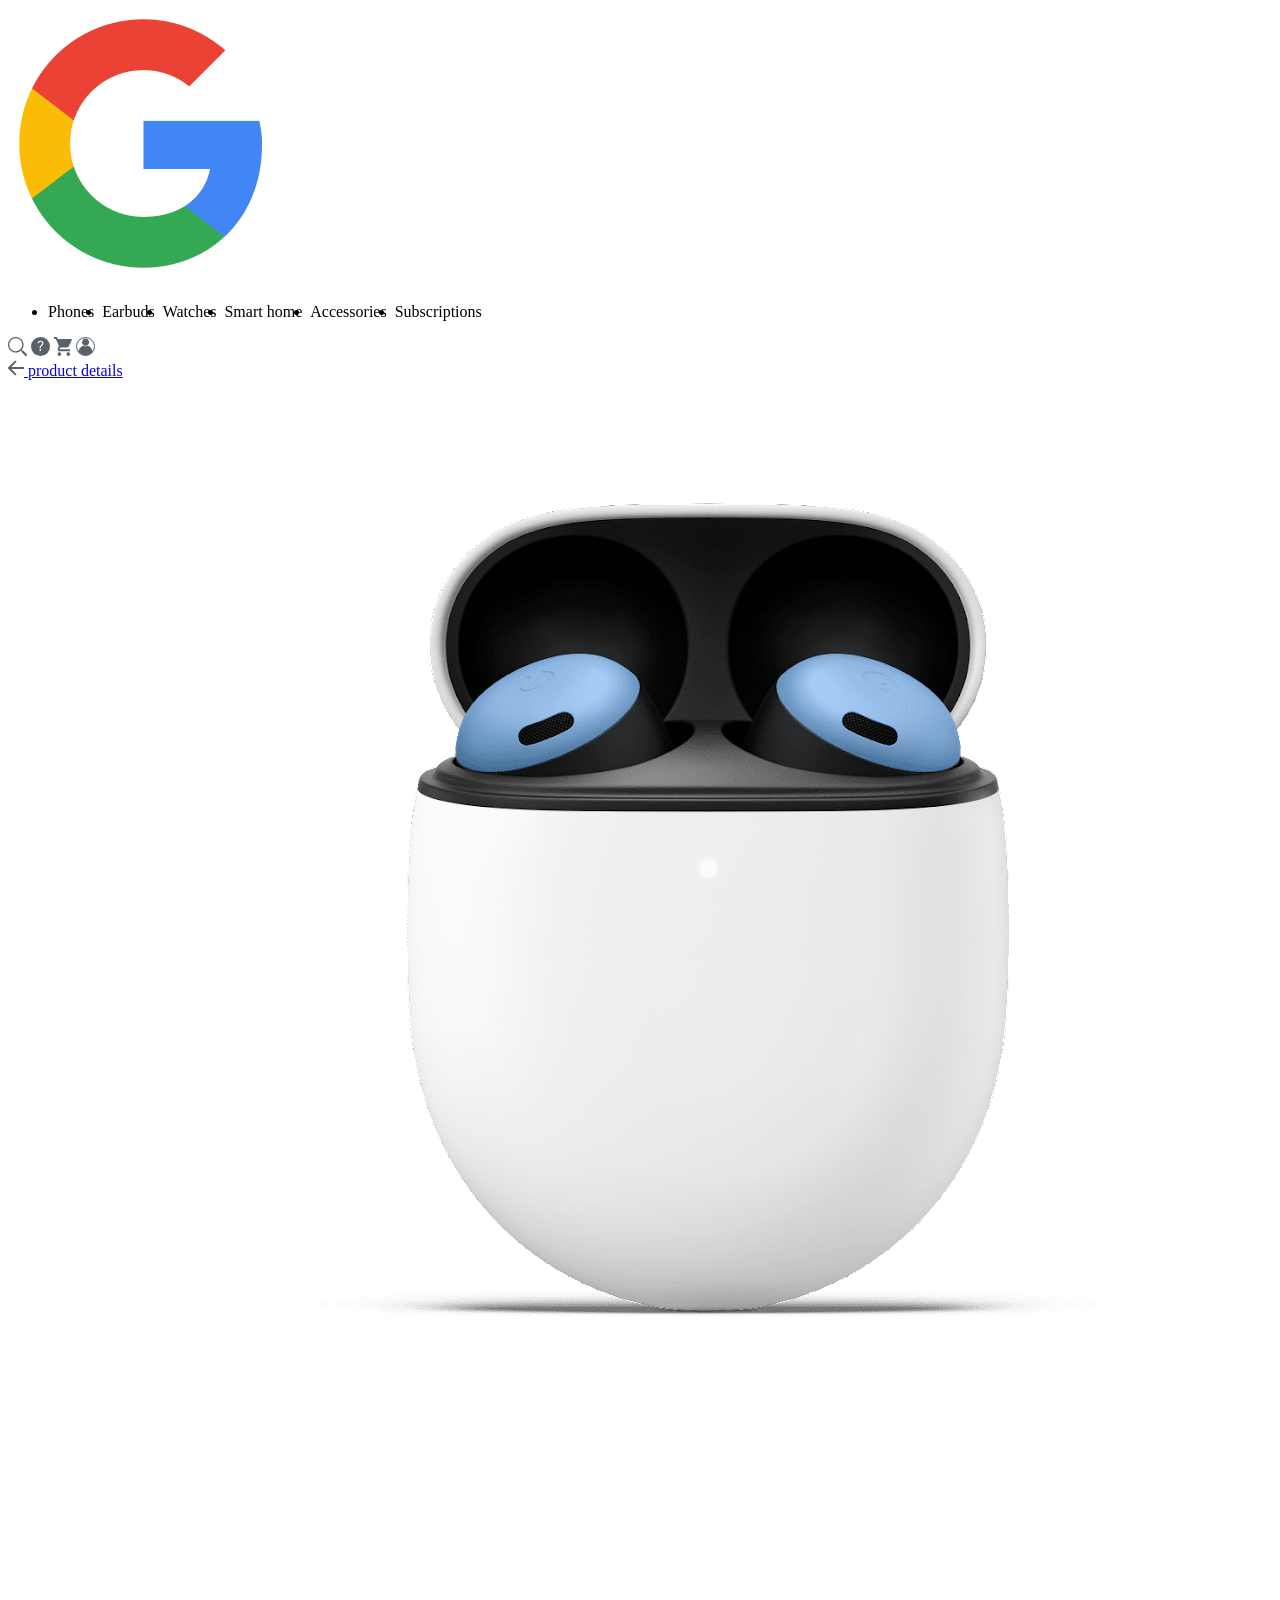
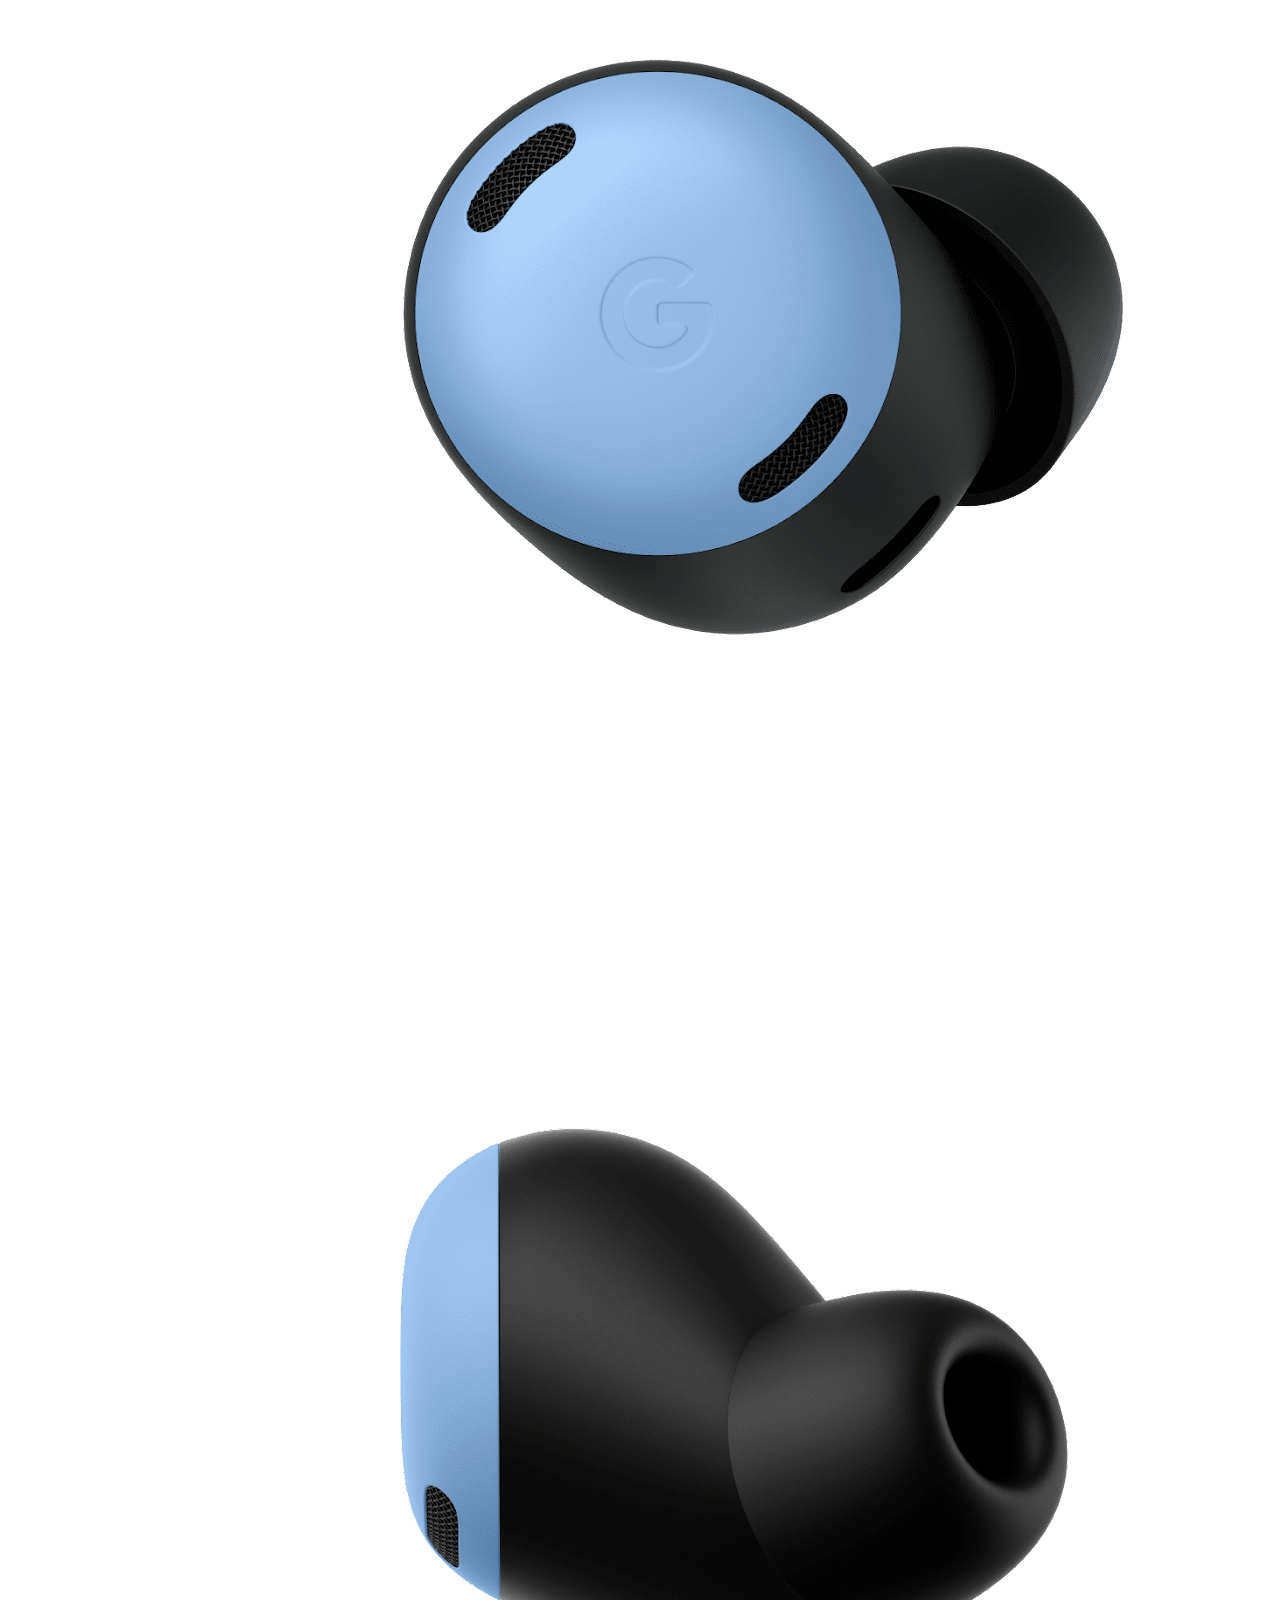
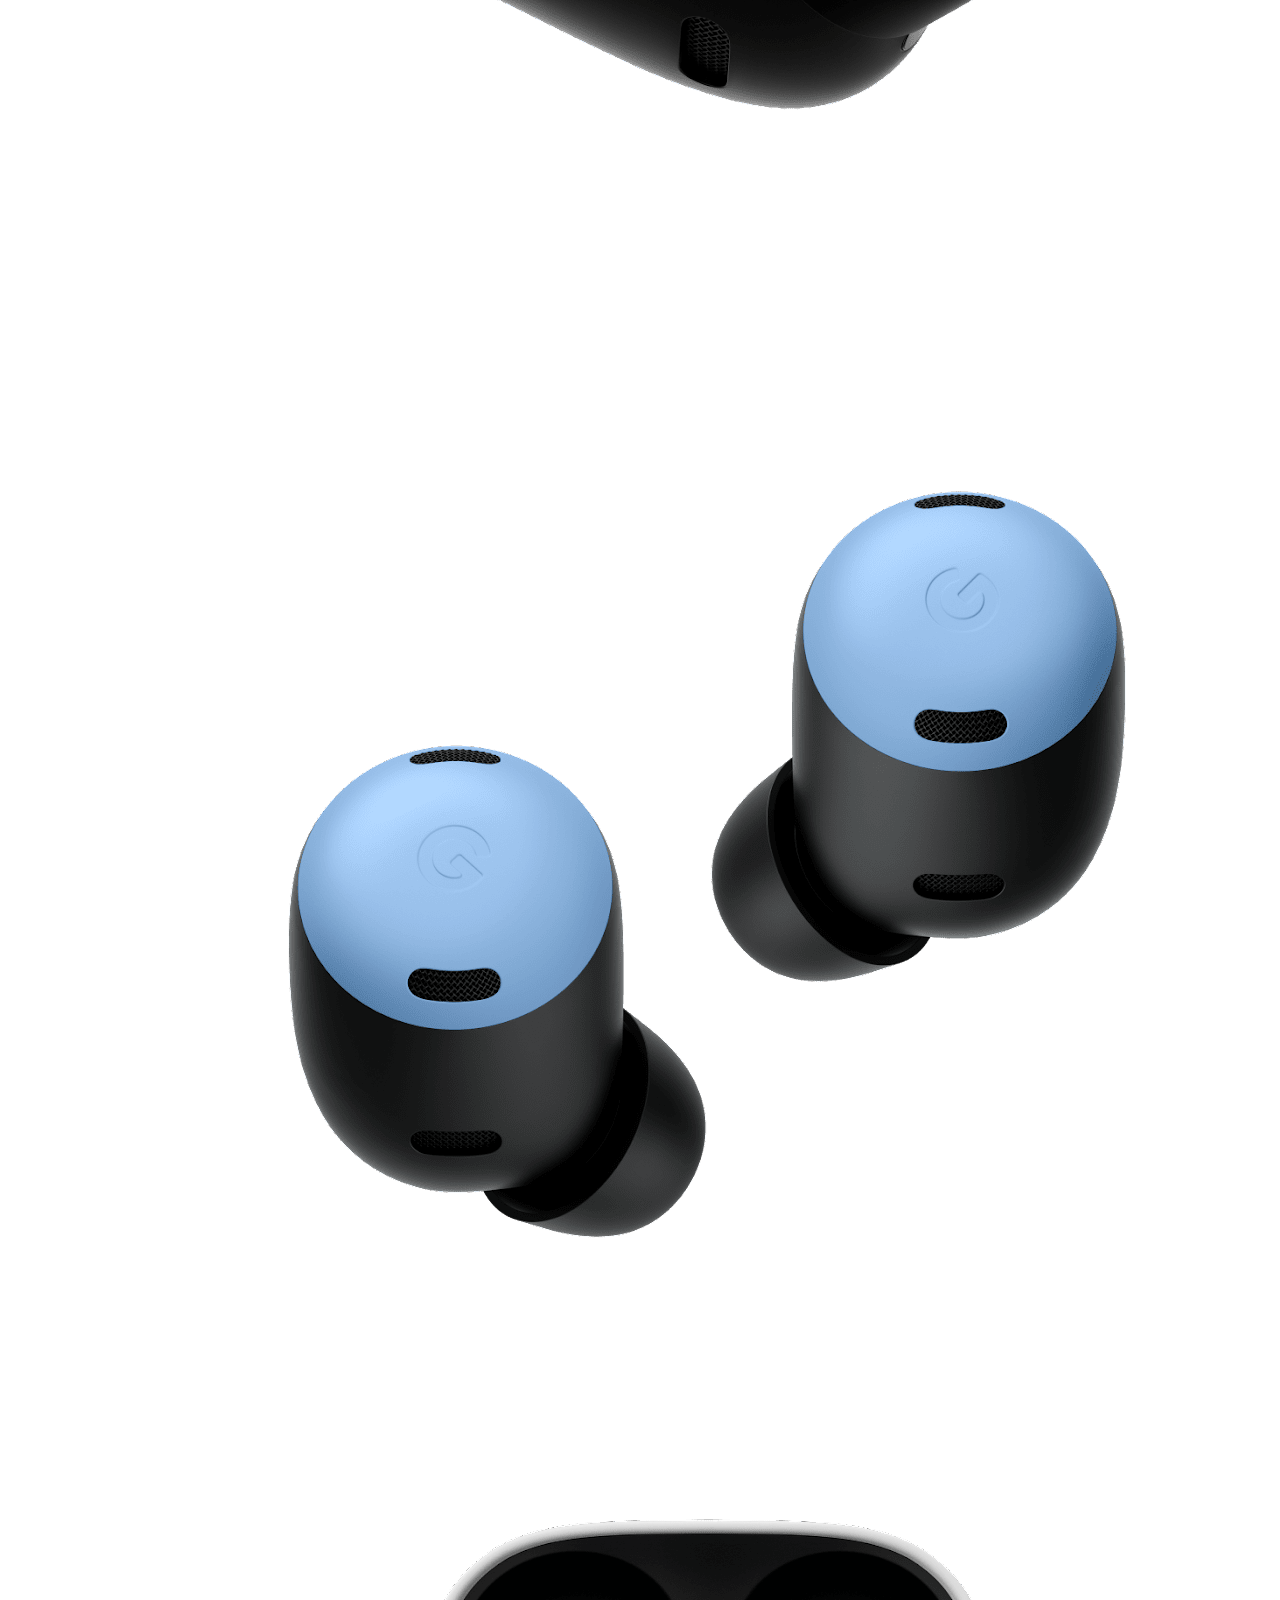
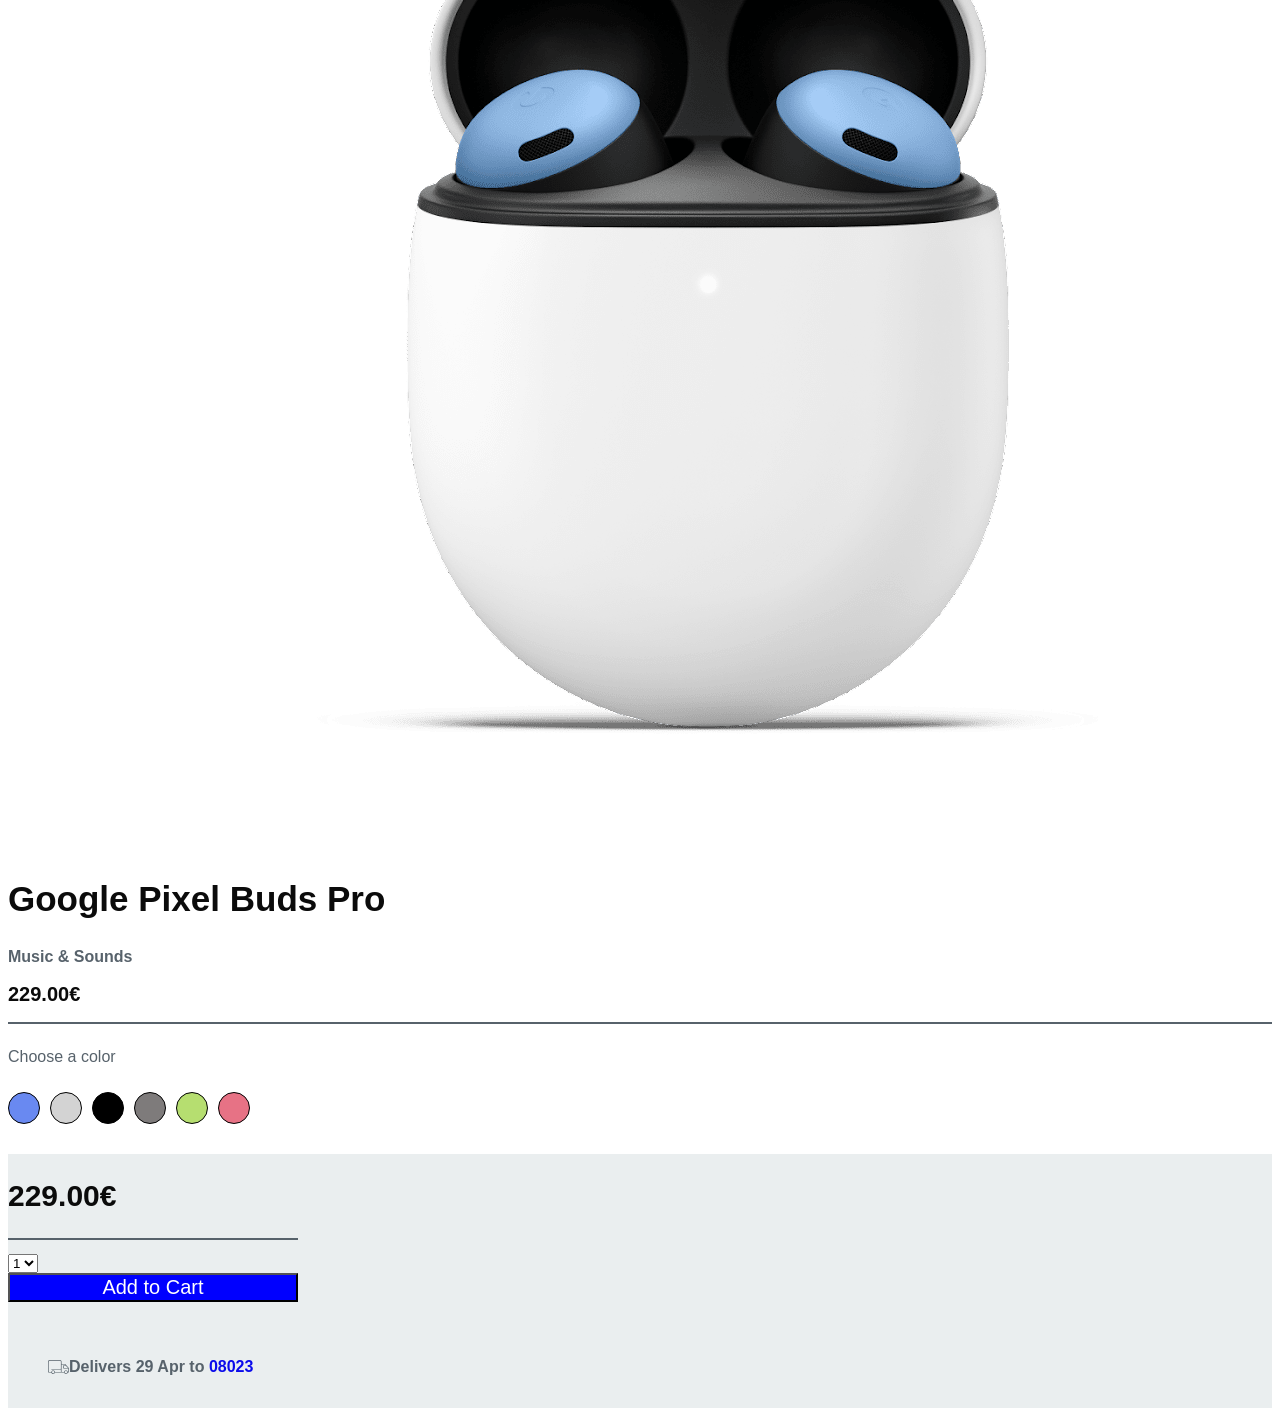
==== index.html @ df20a757 "googlestoremenosdebby" ====
<!DOCTYPE html>
<html lang="en">

<head>
    <meta name="viewport" content="width=device-width, initial-scale=1.0">
    <meta charset="UTF-8">
    <meta name="viewport" content="width=device-width, initial-scale=1.0">
    <title>Google Store</title>
    <link rel="stylesheet" href="./style.css">
</head>

<body>
    <header>
        <nav>

            <img src="./images/google-logo.png" alt="Google Logo">
            <ul class="menu">
                <li>Phones</li>
                <li>Earbuds</li>
                <li>Watches</li>
                <li>Smart home</li>
                <li>Accessories</li>
                <li>Subscriptions</li>
            </ul>
            <img src="./images/icons/Search.svg">
            <img src="./images/icons/Help.svg">
            <img src="./images/icons/Cart.svg">
            <img src="./images/icons/Avatar.svg">
        </nav>
    </header>
    <main>
        <section class="galeria">
            <div class="arrow">
                <a href="./products.html"><img src="./images/icons/Arrow.svg">
                    <span>product details</span>
                </a>
            </div>
            <div class="earbods">
                <img src="./images/earbuds/earbuds_01.png">
                <img src="./images/earbuds/earbuds_02.png">
                <img src="./images/earbuds/earbuds_03.png">
                <img src="./images/earbuds/earbuds_04.png">
            </div>
            <div class="imgcentral">
                <img src="./images/earbuds/earbuds_01.png">
            </div>
        </section>
        <section class="info">
            <div class="info1">
                <h1>Google Pixel Buds Pro</h1>
                <p>Music & Sounds</p>
                <h2>229.00€</h2>
            </div>
            <hr>
            <div class="colorselection">
                <p>Choose a color</p>
            <div class="colors-row">
                <span class="color blue"></span>
                <span class="color gray"></span>
                <span class="color black"></span>
                <span class="color white"></span>
                <span class="color green"></span>
                <span class="color pink"></span>
            </div>
            </div>
             
            <article class="description">
            <section class="options">
            <div class="numbers">
            <h2>229.00€</h2>
            <hr>
                <select>
                <div class="quantity">
                    <option value="1">1</option>
                    <option value="2">2</option>
                    <option value="3">3</option>
                    <option value="4">4</option>
                    <option value="5">5</option>
                    <option value="6">6</option>
                </div>
                </select>
                <button>Add to Cart</button>
            </div>

            
   <ul class="transport">
       <li class="delivery1">
          <img src="./images/icons/Delivery.svg">
          <p>Delivers 29 Apr to <strong>08023</strong></p>
      </li>
   </ul>
    </section>
    </main>
</body>

</html>
---- style.css ----
.info1 h1{
color: #0b0b0b;
font-family: Inter, sans-serif;
font-size: 35px;
font-weight: bold;
 }
 
.info1 p{
    color: #57626b;
    font-family: Inter, sans-serif;
    font-size: 16px;
    font-weight: bold;
} 

.info1 h2{
    color:#0b0b0b;
    font-family: Inter, sans-serif;
    font-size:20px;
    font-weight:bold;
} 
.info hr {
    border: solid 1px #57626b;
}

.quantity{
    display:flex;
    flex-direction: column;
    gap: 30px;
    margin-bottom:30px;
}
element.style{
    display:flex;
    flex-direction: column;
    gap: 30px;
    margin-bottom:20px;
    width: 290px;
    font-size: 20px;
}

.numbers{
    color: #0b0b0b;
    font-family: Inter, sans-serif;
    width: 290px;
    font-size: 20px;
    font-weight: bold;
}
.numbers hr{
    border: solid 1px #57626b;
}
 
.colorselection{
    display:flex;
    flex-direction: column;
    gap: 10px;
    margin-bottom:30px;
}

.colors-row{
    display:flex;
    gap: 10px;
}

.color{
    width: 30px;
    height: 30px;
    border-radius: 50%;
    border: 1px solid black;
}

.blue{
    background: rgb(105, 137, 241);
}

.gray{
    background: lightgray;
}

.black{
    background: black;
}

.white{
    background: rgb(126, 123, 123);
}

.green{
    background: rgb(182, 222, 112);
}

.pink{
    background: rgb(231, 114, 133);
}

/*Estilo especifico para el numero (diferente color)*/
.options{
    display:flex;
    flex-direction: column;
    gap: 20px;
}
 
.delivery1{
    color: #0b0b0b;
    font-family: Inter, sans-serif;
    font-size: 16px;
    font-weight: bold;
    display: flex;
}
#delivery{
    color: #0b0b0b;
    font-family: Inter, sans-serif;
    font-size: 16px;
}
.info hr {
    border: solid 1px #57626b;
}

p{
    color:#57626b;
    font-family: Inter, sans-serif;
    font-size: 16px;
} 
strong{
    color:rgb(11, 11, 235);
    font-family: Inter, sans-serif;
    font-size: 16px;
    font-weight: bold;
}     
button{
    background-color: blue;
    color: white;
    font-family:Inter, sans-serif;
    width: 290px;
    font-size: 20px;

} 

article{
    background-color: #eaeeef;
}

ul{
    display:flex; flex-wrap: wrap;
    align-items: center;
    gap: 8px; 
    margin-top: 20px;
}

.colorselection ul{
    display:flex; flex-wrap: wrap;
}
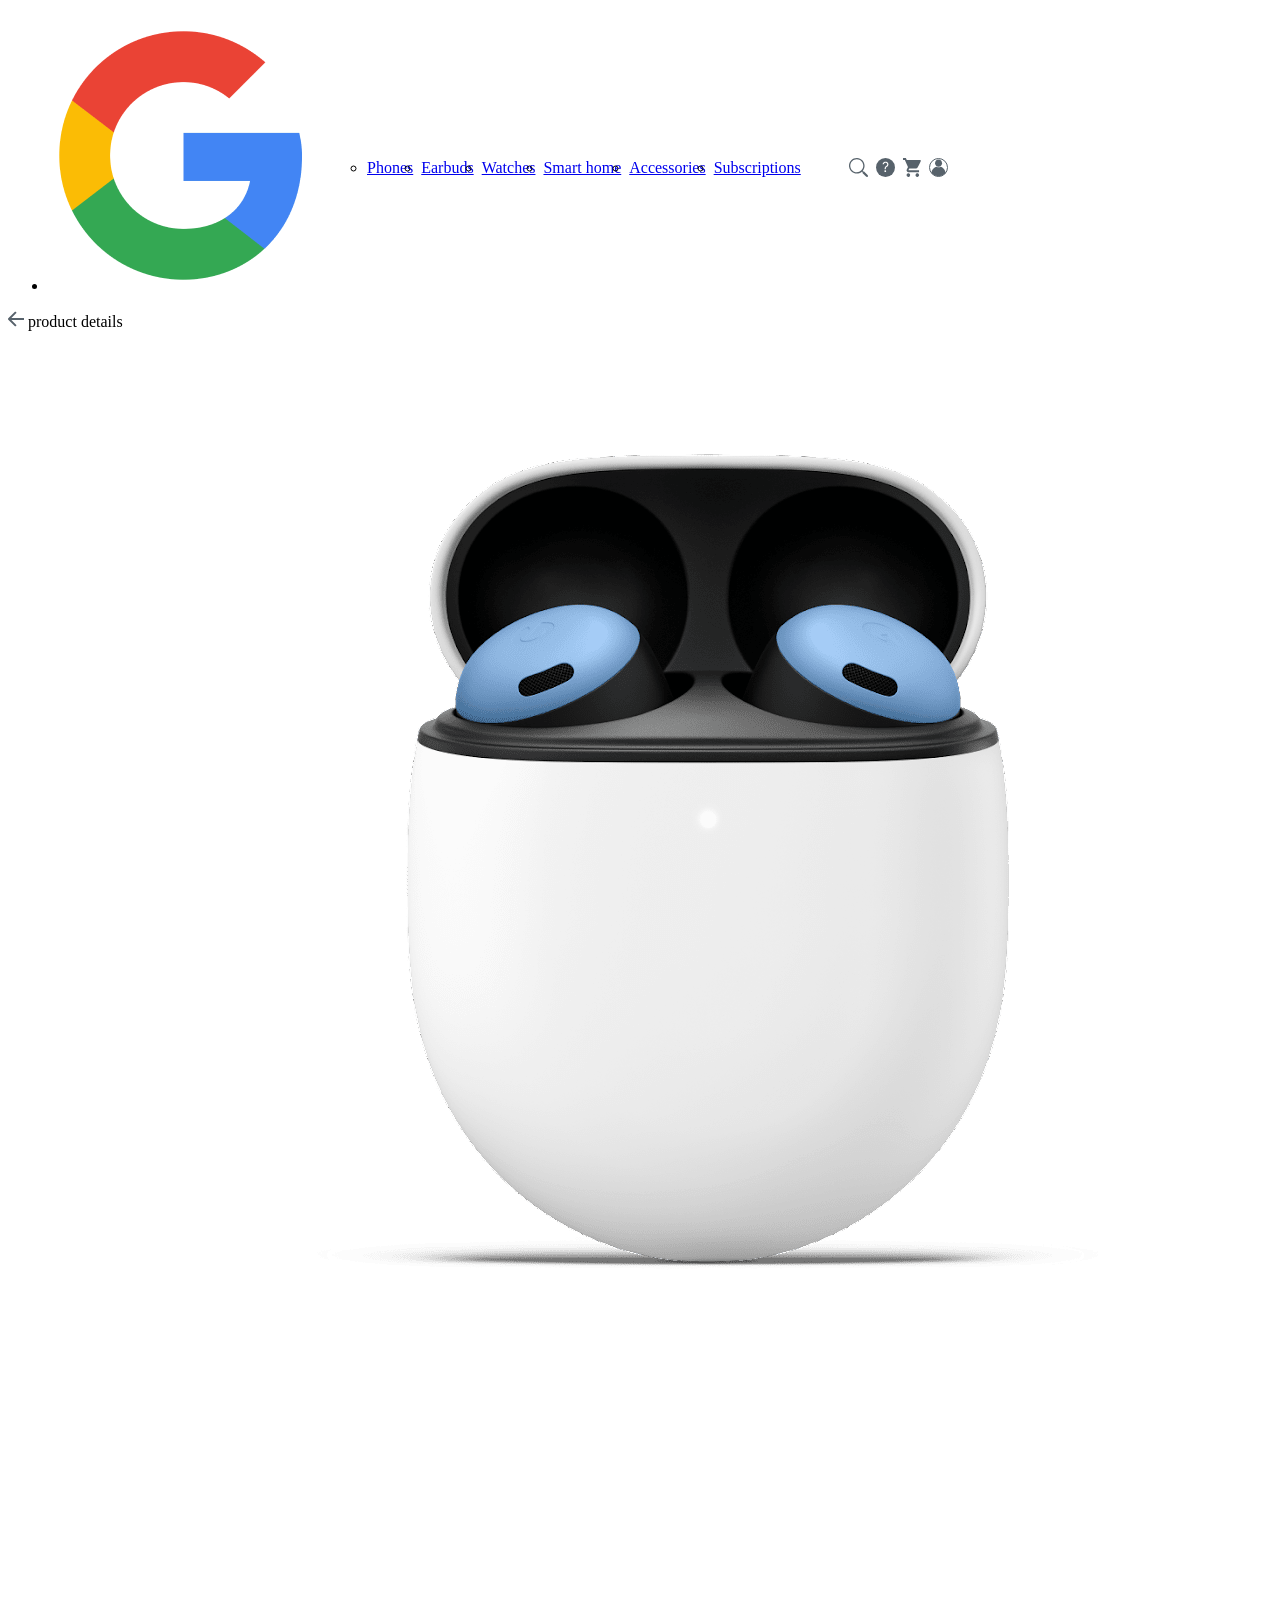
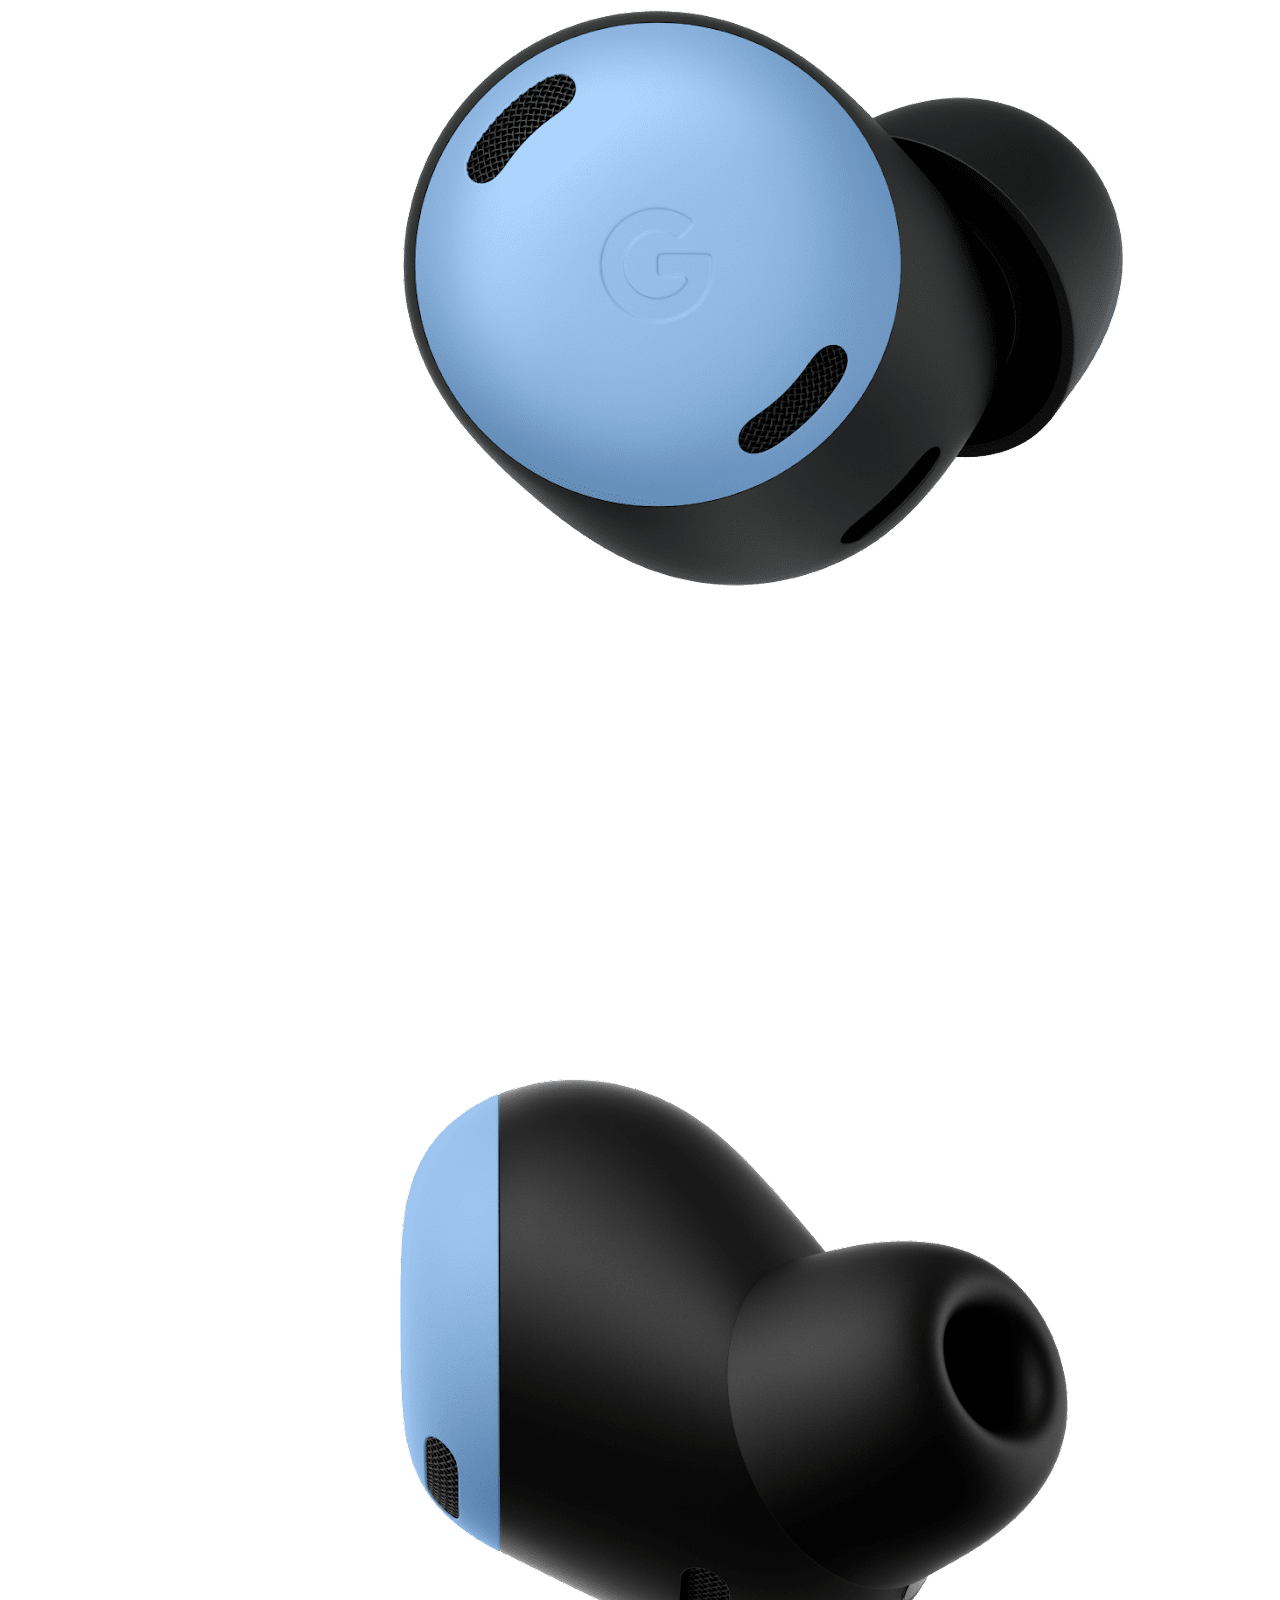
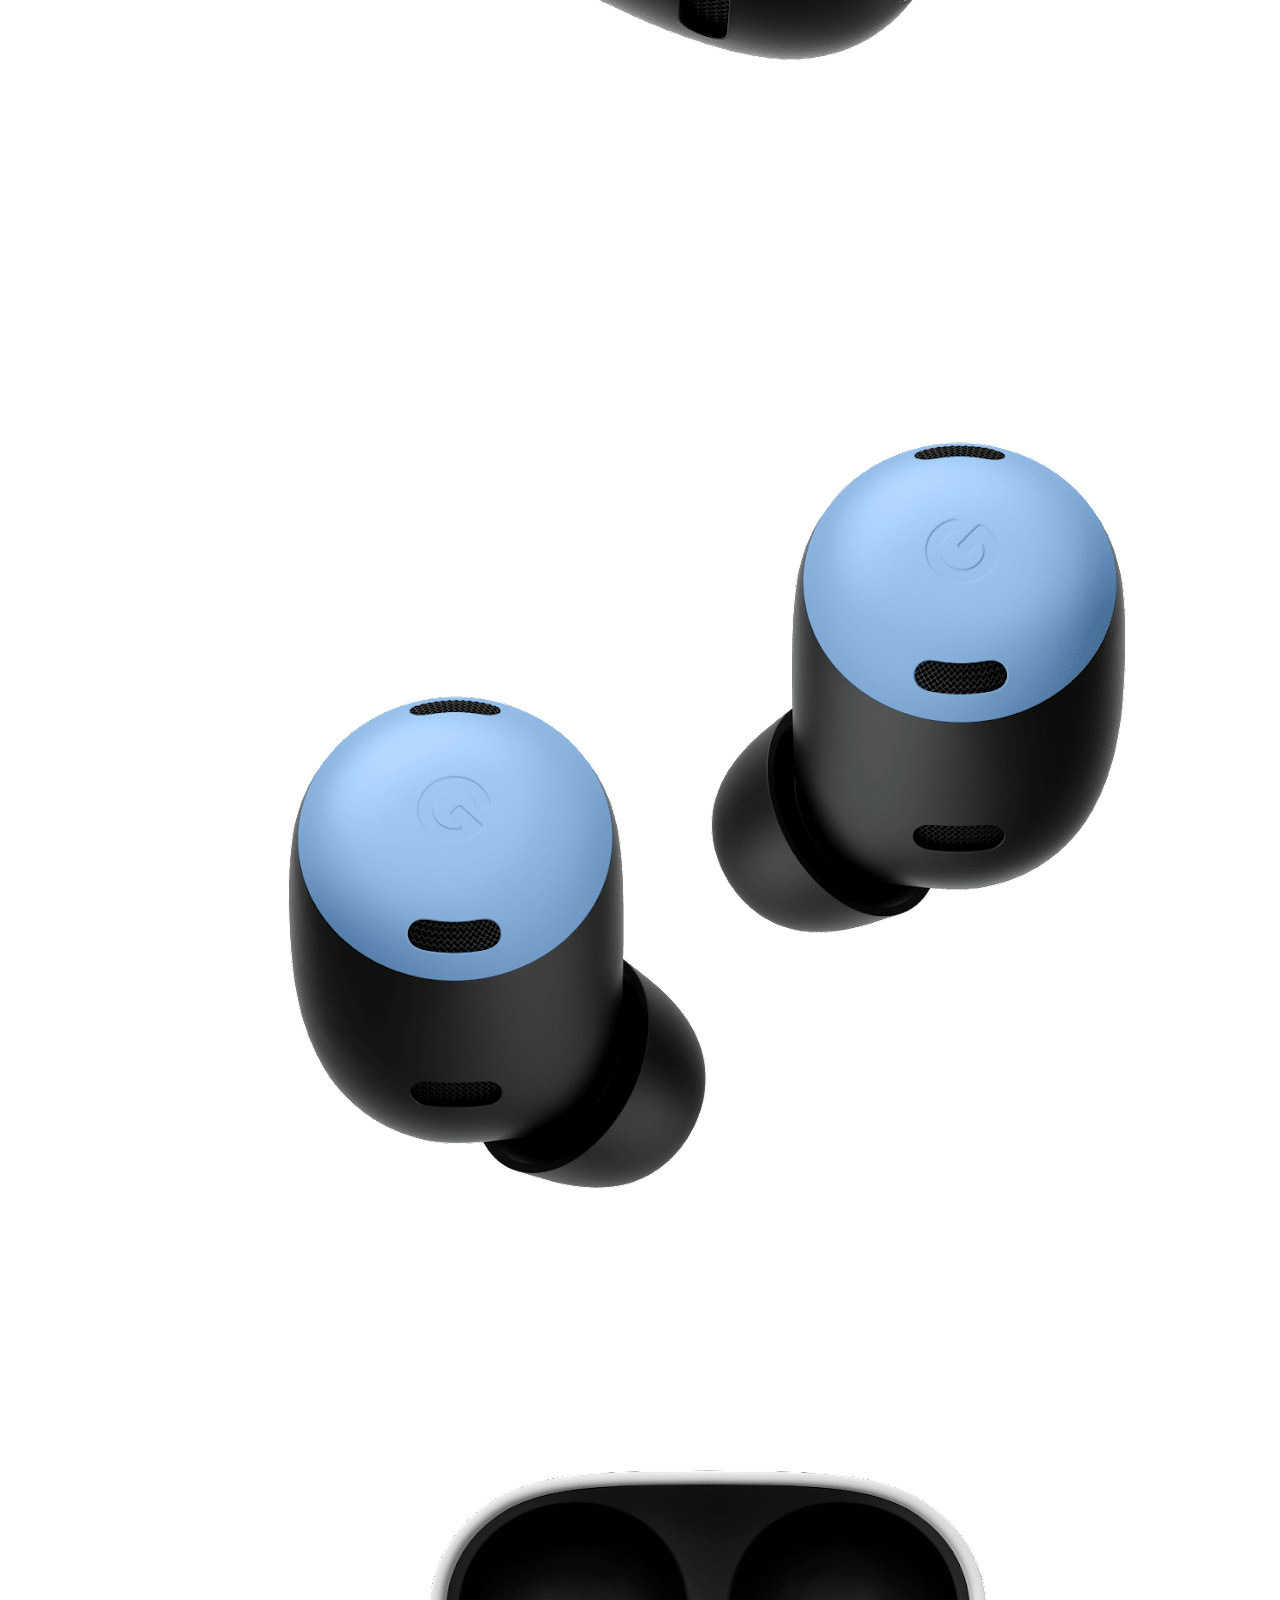
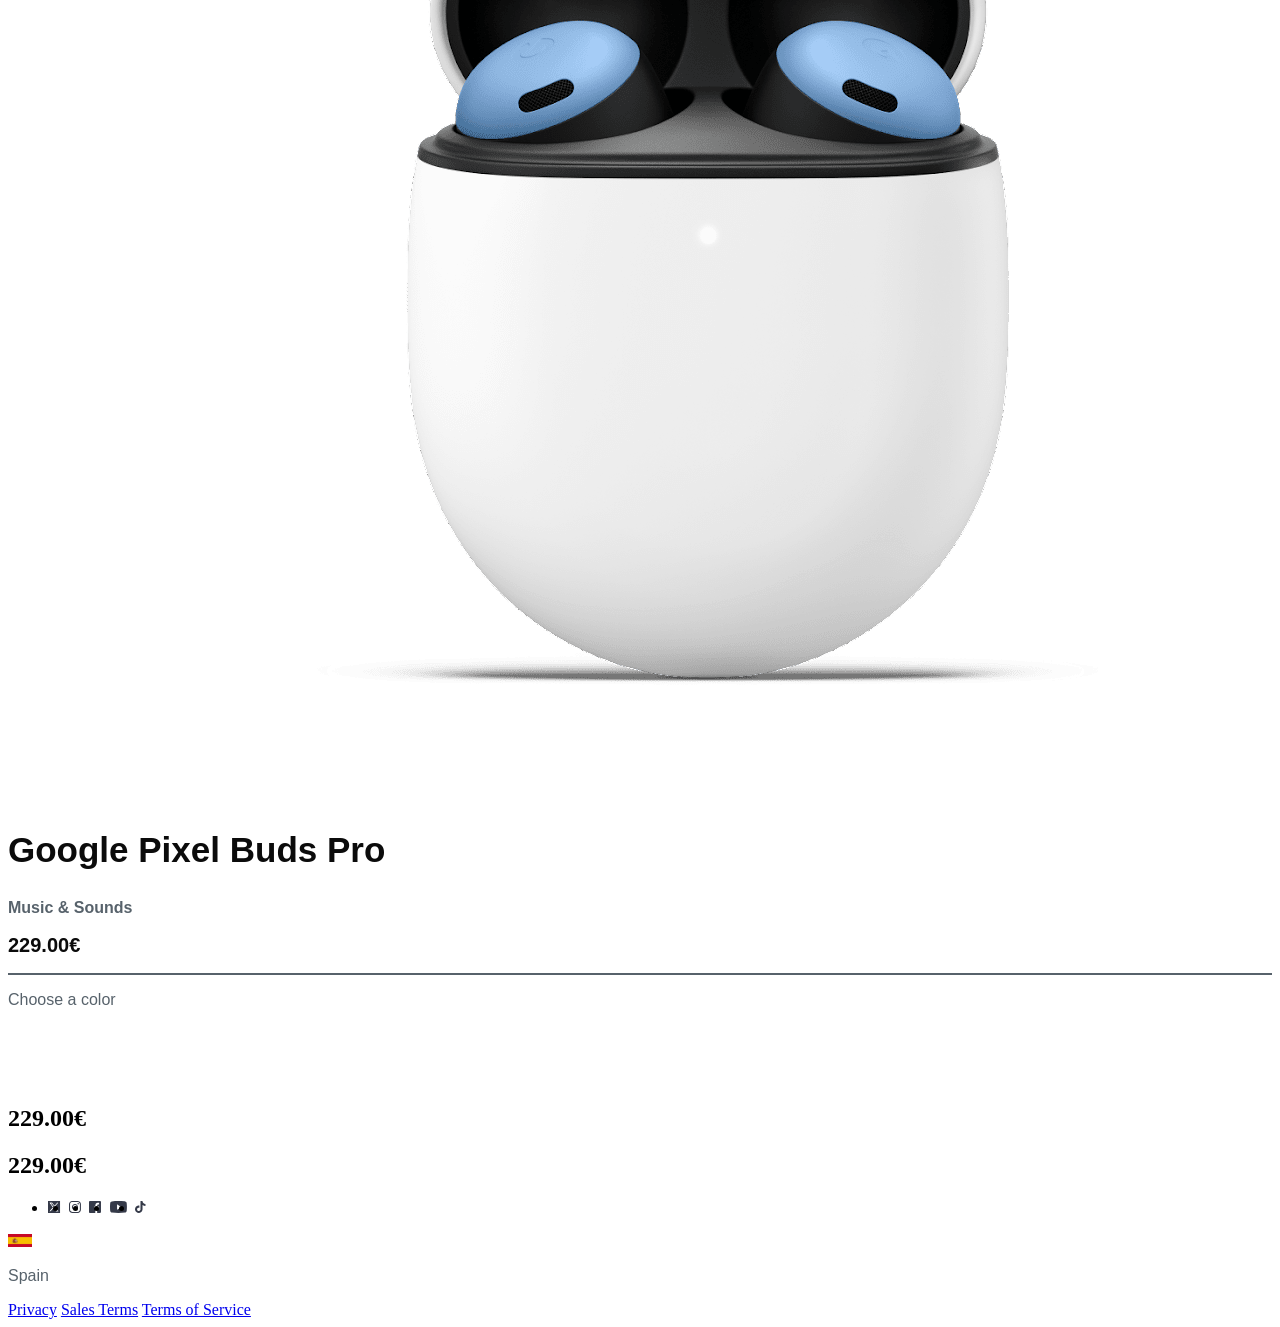
==== commit 45017222: "remove duplicated footer" ====
--- a/index.html
+++ b/index.html
@@ -2,7 +2,6 @@
 <html lang="en">
 
 <head>
-    <meta name="viewport" content="width=device-width, initial-scale=1.0">
     <meta charset="UTF-8">
     <meta name="viewport" content="width=device-width, initial-scale=1.0">
     <title>Google Store</title>
@@ -10,39 +9,58 @@
 </head>
 
 <body>
-    <header>
-        <nav>
-
-            <img src="./images/google-logo.png" alt="Google Logo">
-            <ul class="menu">
-                <li>Phones</li>
-                <li>Earbuds</li>
-                <li>Watches</li>
-                <li>Smart home</li>
-                <li>Accessories</li>
-                <li>Subscriptions</li>
-            </ul>
-            <img src="./images/icons/Search.svg">
-            <img src="./images/icons/Help.svg">
-            <img src="./images/icons/Cart.svg">
-            <img src="./images/icons/Avatar.svg">
-        </nav>
-    </header>
+    <div class="headercontainer">
+        <header class="header">
+            <nav class="nav">
+                <div class="navcontainer">
+                    <ul class="navlist">
+                        <li class="navitemGoogle">
+                            <a href="./index.html"> <!-- Google Store-->
+                                <img src="./images/google-logo.png" alt="Google Store Logo">
+                            </a>
+                            <!-- <span>
+                                <img src="./images/google-logo.png" alt="Google Store Logo">
+                            </span> -->
+                        </li>
+                        <div class="navcontainermenu1">
+                            <ul class="navlistmenu1">
+                                <li><a href="./products.html">Phones</a></li>
+                                <li><a href="./products.html">Earbuds</a></li>
+                                <li><a href="./products.html">Watches</a></li>
+                                <li><a href="./products.html">Smart home</a></li>
+                                <li><a href="./products.html">Accessories</a></li>
+                                <li><a href="./products.html">Subscriptions</a></li>
+                            </ul>
+                        </div>
+                        <div class="navcontainermenu2">
+                            <ul class="navlistmenu2">
+                                <img src="./images/icons/Search.svg" alt="Search icon">
+                                <img src="./images/icons/Help.svg" alt="Help icon">
+                                <img src="./images/icons/Cart.svg" alt="Cart icon">
+                                <img src="./images/icons/Avatar.svg" alt="Avatar icon">
+                            </ul>
+                        </div>
+                    </ul>
+                </div>
+            </nav>
+        </header>
+    </div>
     <main>
         <section class="galeria">
             <div class="arrow">
-                <a href="./products.html"><img src="./images/icons/Arrow.svg">
-                    <span>product details</span>
-                </a>
+                <a href="./products.html"><img src="./images/icons/Arrow.svg" alt="descrition"></a>
+                <span>product details</span>
             </div>
-            <div class="earbods">
-                <img src="./images/earbuds/earbuds_01.png">
-                <img src="./images/earbuds/earbuds_02.png">
-                <img src="./images/earbuds/earbuds_03.png">
-                <img src="./images/earbuds/earbuds_04.png">
-            </div>
-            <div class="imgcentral">
-                <img src="./images/earbuds/earbuds_01.png">
+            <div class="vista-producto">
+                <div class="earbuds">
+                    <img src="./images/earbuds/earbuds_01.png" class="casco" alt="casco">
+                    <img src="./images/earbuds/earbuds_02.png" class="casco" alt="casco">
+                    <img src="./images/earbuds/earbuds_03.png" class="casco" alt="casco">
+                    <img src="./images/earbuds/earbuds_04.png" class="casco" alt="casco">
+                </div>
+                <div class="imgcentral">
+                    <img id="mainDisplay" src="./images/earbuds/earbuds_01.png" class="con-borde">
+                </div>
             </div>
         </section>
         <section class="info">
@@ -52,45 +70,62 @@
                 <h2>229.00€</h2>
             </div>
             <hr>
+            <p>Choose a color</p>
             <div class="colorselection">
-                <p>Choose a color</p>
-            <div class="colors-row">
-                <span class="color blue"></span>
-                <span class="color gray"></span>
-                <span class="color black"></span>
-                <span class="color white"></span>
-                <span class="color green"></span>
-                <span class="color pink"></span>
+                <span class="color1"></span>
+                <span class="color2"></span>
+                <span class="color3"></span>
+                <span class="color4"></span>
+                <span class="color5"></span>
+                <span class="color6"></span>
             </div>
-            </div>
-             
-            <article class="description">
-            <section class="options">
-            <div class="numbers">
+            </section>
+            <section>
+                <h2>229.00€</h2>
+            </section>
+        </main>  
+    </div>
+        </section>
+        <section>
             <h2>229.00€</h2>
-            <hr>
-                <select>
-                <div class="quantity">
-                    <option value="1">1</option>
-                    <option value="2">2</option>
-                    <option value="3">3</option>
-                    <option value="4">4</option>
-                    <option value="5">5</option>
-                    <option value="6">6</option>
-                </div>
-                </select>
-                <button>Add to Cart</button>
+        </section>
+    </main>
+
+    <footer>
+        <div class="container">
+
+            <ul class="iconssm">
+                <li>
+                    <a href="#"><img src="./images/icons/SM-x.svg" alt="X"></a>
+                </li>
+                <li>
+                    <a href="#"><img src="./images/icons/SM-instagram.svg" alt="instagram"></a>
+                </li>
+                <li>
+                    <a href="#"><img src="./images/icons/SM-facebook.svg" alt="facebook"></a>
+                </li>
+                <li>
+                    <a href="#"><img src="./images/icons/SM-youtube.svg" alt="youtube"></a>
+                </li>
+                <li>
+                    <a href="#"><img src="./images/icons/SM-tiktok.svg" alt="tiktok"></a>
+                </li>
+            </ul>
+
+            <div class="bandera">
+                <img src="./images/icons/Spain.svg" alt="Spain">
+                <p>Spain</p>
             </div>
 
-            
-   <ul class="transport">
-       <li class="delivery1">
-          <img src="./images/icons/Delivery.svg">
-          <p>Delivers 29 Apr to <strong>08023</strong></p>
-      </li>
-   </ul>
-    </section>
-    </main>
+            <div class="terminos">
+                <a href="#">Privacy</a>
+                <a href="#">Sales Terms</a>
+                <a href="#">Terms of Service</a>
+            </div>
+        </div>
+    </footer>
+
+
 </body>
 
-</html>
+</html>
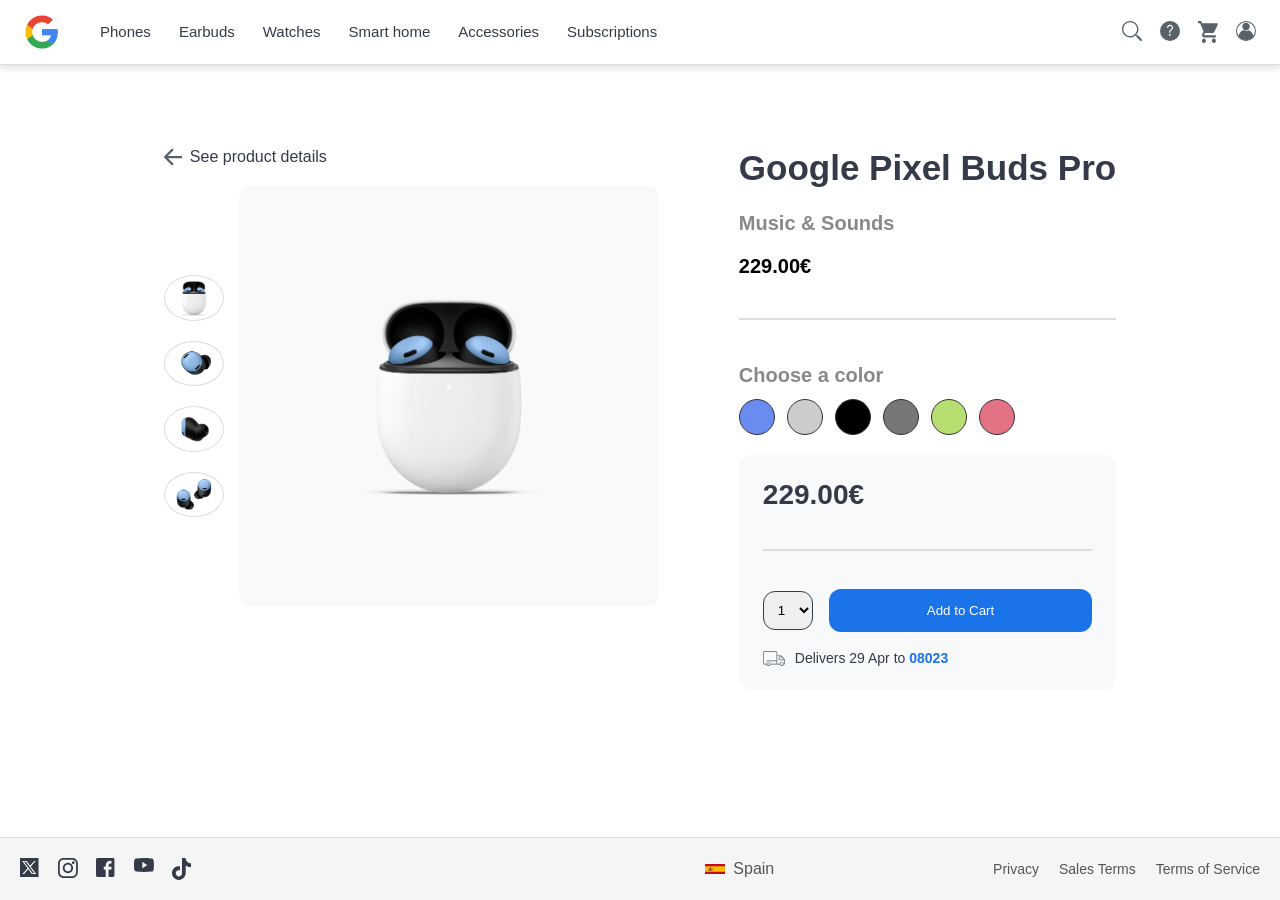
==== commit 111ef146: "modificado index.html y style.css" ====
--- a/index.html
+++ b/index.html
@@ -2,6 +2,7 @@
 <html lang="en">
 
 <head>
+    <meta name="viewport" content="width=device-width, initial-scale=1.0">
     <meta charset="UTF-8">
     <meta name="viewport" content="width=device-width, initial-scale=1.0">
     <title>Google Store</title>
@@ -9,123 +10,168 @@
 </head>
 
 <body>
-    <div class="headercontainer">
-        <header class="header">
-            <nav class="nav">
-                <div class="navcontainer">
-                    <ul class="navlist">
-                        <li class="navitemGoogle">
-                            <a href="./index.html"> <!-- Google Store-->
-                                <img src="./images/google-logo.png" alt="Google Store Logo">
-                            </a>
-                            <!-- <span>
-                                <img src="./images/google-logo.png" alt="Google Store Logo">
-                            </span> -->
-                        </li>
-                        <div class="navcontainermenu1">
-                            <ul class="navlistmenu1">
-                                <li><a href="./products.html">Phones</a></li>
-                                <li><a href="./products.html">Earbuds</a></li>
-                                <li><a href="./products.html">Watches</a></li>
-                                <li><a href="./products.html">Smart home</a></li>
-                                <li><a href="./products.html">Accessories</a></li>
-                                <li><a href="./products.html">Subscriptions</a></li>
-                            </ul>
-                        </div>
-                        <div class="navcontainermenu2">
-                            <ul class="navlistmenu2">
-                                <img src="./images/icons/Search.svg" alt="Search icon">
-                                <img src="./images/icons/Help.svg" alt="Help icon">
-                                <img src="./images/icons/Cart.svg" alt="Cart icon">
-                                <img src="./images/icons/Avatar.svg" alt="Avatar icon">
-                            </ul>
-                        </div>
-                    </ul>
-                </div>
-            </nav>
-        </header>
-    </div>
-    <main>
-        <section class="galeria">
-            <div class="arrow">
-                <a href="./products.html"><img src="./images/icons/Arrow.svg" alt="descrition"></a>
-                <span>product details</span>
-            </div>
-            <div class="vista-producto">
-                <div class="earbuds">
-                    <img src="./images/earbuds/earbuds_01.png" class="casco" alt="casco">
-                    <img src="./images/earbuds/earbuds_02.png" class="casco" alt="casco">
-                    <img src="./images/earbuds/earbuds_03.png" class="casco" alt="casco">
-                    <img src="./images/earbuds/earbuds_04.png" class="casco" alt="casco">
-                </div>
-                <div class="imgcentral">
-                    <img id="mainDisplay" src="./images/earbuds/earbuds_01.png" class="con-borde">
-                </div>
-            </div>
-        </section>
-        <section class="info">
-            <div class="info1">
-                <h1>Google Pixel Buds Pro</h1>
-                <p>Music & Sounds</p>
-                <h2>229.00€</h2>
-            </div>
-            <hr>
-            <p>Choose a color</p>
-            <div class="colorselection">
-                <span class="color1"></span>
-                <span class="color2"></span>
-                <span class="color3"></span>
-                <span class="color4"></span>
-                <span class="color5"></span>
-                <span class="color6"></span>
-            </div>
-            </section>
-            <section>
-                <h2>229.00€</h2>
-            </section>
-        </main>  
-    </div>
-        </section>
-        <section>
-            <h2>229.00€</h2>
-        </section>
-    </main>
 
-    <footer>
-        <div class="container">
+</body>
+<header>
+    <nav>
 
-            <ul class="iconssm">
-                <li>
-                    <a href="#"><img src="./images/icons/SM-x.svg" alt="X"></a>
-                </li>
-                <li>
-                    <a href="#"><img src="./images/icons/SM-instagram.svg" alt="instagram"></a>
-                </li>
-                <li>
-                    <a href="#"><img src="./images/icons/SM-facebook.svg" alt="facebook"></a>
-                </li>
-                <li>
-                    <a href="#"><img src="./images/icons/SM-youtube.svg" alt="youtube"></a>
-                </li>
-                <li>
-                    <a href="#"><img src="./images/icons/SM-tiktok.svg" alt="tiktok"></a>
-                </li>
-            </ul>
+        <img src="./images/google-logo.png" alt="Google Store Logo">
 
-            <div class="bandera">
-                <img src="./images/icons/Spain.svg" alt="Spain">
-                <p>Spain</p>
+        <ul class="menu">
+            <li>
+                <a href="./products.html" class="active">Phones</a>
+            </li>
+            <li>
+                <a href="./products.html" class="active">Earbuds</a>
+            </li>
+            <li>
+                <a href="./products.html" class="active">Watches</a>
+            </li>
+            <li>
+                <a href="./products.html" class="active">Smart home</a>
+            </li>
+            <li>
+                <a href="./products.html" class="active">Accessories</a>
+            </li>
+            <li>
+                <a href="./products.html" class="active">Subscriptions</a>
+            </li>
+        </ul>
+
+
+        <ul class="icons">
+            <li>
+                <img src="./images/icons/Search.svg" alt="Search">
+            </li>
+            <li>
+                <img src="./images/icons/Help.svg" alt="Help">
+            </li>
+            <li>
+                <img src="./images/icons/Cart.svg" alt="Cart">
+            </li>
+            <li>
+                <img src="./images/icons/Avatar.svg" alt="Avatar">
+
+            </li>
+        </ul>
+    </nav>
+</header>
+
+
+<main>
+    <section class="gallery">
+
+        <div class="arrow">
+            <a href="#" class="back-link">
+                <img src="./images/icons/Arrow.svg" alt="Back">
+            </a>
+            <p>See product details</p>
+        </div>
+
+        <div class="product-gallery">
+
+            <div class="thumbnails">
+                <img src="./images/earbuds/earbuds_01.png" alt="earbuds">
+                <img src="./images/earbuds/earbuds_02.png" alt="earbuds">
+                <img src="./images/earbuds/earbuds_03.png" alt="earbuds">
+                <img src="./images/earbuds/earbuds_04.png" alt="earbuds">
             </div>
 
-            <div class="terminos">
-                <a href="#">Privacy</a>
-                <a href="#">Sales Terms</a>
-                <a href="#">Terms of Service</a>
+            <div class="main-image">
+                <img src="./images/earbuds/earbuds_01.png" class="con-borde">
             </div>
+
         </div>
-    </footer>
+    </section>
 
 
-</body>
+    <section class="product-info">
+
+        <h1>Google Pixel Buds Pro</h1>
+        <h2>Music & Sounds</h2>
+        <p class="price">229.00€</p>
+
+
+        <hr>
+
+        <div class="colors">
+
+            <h2>Choose a color</h2>
+
+            <div class="color-list">
+                <span class="color blue"></span>
+                <span class="color gray"></span>
+                <span class="color black"></span>
+                <span class="color white"></span>
+                <span class="color green"></span>
+                <span class="color pink"></span>
+            </div>
+
+        </div>
+
+
+        <div class="purchase">
+
+            <p class="price-big">229.00€</p>
+
+            <hr>
+
+            <div class="purchase-controls">
+
+                <select class="quantity">
+                    <option>1</option>
+                    <option>2</option>
+                    <option>3</option>
+                    <option>4</option>
+                </select>
+
+                <button>Add to Cart</button>
+            </div>
+
+
+            <div class="delivery">
+                <img src="./images/icons/Delivery.svg">
+                <p>Delivers 29 Apr to <strong>08023</strong></p>
+            </div>
+
+        </div>
+    </section>
+
+</main>
+
+
+<footer>
+    <div class="footer-container">
+
+        <ul class="social">
+            <li>
+                <a href="#"><img src="./images/icons/SM-x.svg" alt="X"></a>
+            </li>
+            <li>
+                <a href="#"><img src="./images/icons/SM-instagram.svg" alt="instagram"></a>
+            </li>
+            <li>
+                <a href="#"><img src="./images/icons/SM-facebook.svg" alt="facebook"></a>
+            </li>
+            <li>
+                <a href="#"><img src="./images/icons/SM-youtube.svg" alt="youtube"></a>
+            </li>
+            <li>
+                <a href="#"><img src="./images/icons/SM-tiktok.svg" alt="tiktok"></a>
+            </li>
+        </ul>
+
+        <div class="country">
+            <img src="./images/icons/Spain.svg" alt="Spain">
+            <p>Spain</p>
+        </div>
+
+        <div class="legal">
+            <a href="#">Privacy</a>
+            <a href="#">Sales Terms</a>
+            <a href="#">Terms of Service</a>
+        </div>
+    </div>
+</footer>
 
 </html>
--- a/style.css
+++ b/style.css
@@ -1,161 +1,440 @@
- .info1 h1{
-color: #0b0b0b;
-font-family: Inter, sans-serif;
-font-size: 35px;
-font-weight: bold;
- }
- 
-.info1 p{
-    color: #57626b;
-    font-family: Inter, sans-serif;
-    font-size: 16px;
-    font-weight: bold;
+/*RESET*/
+
+ *{
+  margin:0;
+  padding:0;
+  box-sizing:border-box;
+}
+
+/*VARIABLES*/
+:root{
+--white:#FFFFFF;
+--gray-light:#F8F9FA;/*gris claro*/
+--text-dark:#353A49;
+--primary:#1A73E8;/*azul claro*/
+
+--border-radius:12px;
+
+--font-main:'Inter', sans-serif;
+
+--border-color:#dadce0;
+--footer-bg:#f5f5f5;
+}
+
+body{
+  font-family: var(--font-main);
+  display: flex;
+  flex-direction: column;
+  min-height: 100vh;
+}
+
+img{
+    max-width: 100%;
+    display: block;
+}
+
+/*HeaderDebby*/
+ 
+header{
+    border-bottom: 1px solid var(--border-color);
+    box-shadow: 0 4px 6px rgba(0, 0, 0, 0.1);/*ponemos la sombra 0 no se mueve a los lados, 4px se mueve hacia abajo, 6px difuminado y color*/
+}
+
+/*los enlaces y el logo, entran dentro de .nav*/
+nav{
+    display: flex;/*coloca los elementos uno al lado del otro*/
+    align-items: center;/*los elementos se centran*/
+    justify-content: space-between;/*los colocamos de extremo a extremo*/
+    padding: 12px 20px;/*12 px se separa de arriba y abajo 20px los separamos de los lados*/
+}
+
+nav img{
+    width: 36px;/*tamaño del logo*/
+}
+
+
+/*menu oculto en el móvil*/
+.menu {
+    display: none;
+    list-style: none;/*quitamos los puntos de los enlaces*/
 } 
 
-.info1 h2{
-    color:#0b0b0b;
-    font-family: Inter, sans-serif;
-    font-size:20px;
-    font-weight:bold;
-} 
-.info hr {
-    border: solid 1px #57626b;
-}
-
-.quantity{
-    display:flex;
-    flex-direction: column;
-    gap: 30px;
-    margin-bottom:30px;
-}
-element.style{
-    display:flex;
-    flex-direction: column;
-    gap: 30px;
-    margin-bottom:20px;
-    width: 290px;
-    font-size: 20px;
-}
-
-.numbers{
-    color: #0b0b0b;
-    font-family: Inter, sans-serif;
-    width: 290px;
-    font-size: 20px;
-    font-weight: bold;
-}
-.numbers hr{
-    border: solid 1px #57626b;
-}
- 
-.colorselection{
-    display:flex;
-    flex-direction: column;
-    gap: 10px;
-    margin-bottom:30px;
-}
-
-.colors-row{
-    display:flex;
-    gap: 10px;
-}
-
-.color{
-    width: 30px;
-    height: 30px;
-    border-radius: 50%;
-    border: 1px solid black;
-}
-
-.blue{
-    background: rgb(105, 137, 241);
-}
-
-.gray{
-    background: lightgray;
-}
-
-.black{
-    background: black;
-}
-
-.white{
-    background: rgb(126, 123, 123);
-}
-
-.green{
-    background: rgb(182, 222, 112);
-}
-
-.pink{
-    background: rgb(231, 114, 133);
-}
-
-/*Estilo especifico para el numero (diferente color)*/
-.options{
-    display:flex;
+.menu a{
+    text-decoration: none;/*quita el subrayado de los enlaces*/
+    color: var(--text-dark);/*cambia el color azul al color que se ha pedido*/
+    font-size: 15px;/*tamaño de letra*/
+    transition: color 0.2s ease;
+}
+
+.menu a:hover{
+    color: var(--primary);
+}
+
+.icons{
+    display: flex;
+    list-style: none;
+    gap: 18px;/*separación entre ellos*/
+}
+
+.icons img{
+    width: 20px;/*tamaño de los iconos de carrito, etc.*/
+}
+
+
+
+
+/*MAIN CONTENEDOR adaptado a MOBILE*/
+
+main{
+    display: flex;
+    flex-direction: column;/*dividimos el espacio para las dos secciones*/
+    gap: 30px;/*los separamos entre ellos*/
+    padding: 20px;/*separación lateral*/
+}
+
+
+/*GALERIA*/
+
+.arrow{
+    display: flex;
+    align-items: center;
+    gap: 8px;
+    margin-bottom: 20px;
+}
+
+.arrow img{
+    width: 18px;
+}
+
+.arrow p{
+    color: var(--text-dark);
+}
+
+.product-gallery{
+    display: flex;
+    gap: 15px;
+    /*align-items: center;alinea las imagenes veticalmente respecto a la imagen central*/
+}
+
+.thumbnails{
+    display: none;
+    /*flex-direction: column;
+    gap: 20px;*/
+}
+  
+.thumbnails img{
+    width: 60px;/*tamaño de las imagenes*/
+    border-radius: 50%;/*redondeamos las imagenes*/
+    border: 1px solid var(--text-dark);
+}
+
+.thumbnails img:hover{
+    border-color: var(--text-dark);
+    color: pointer;
+}
+
+
+.main-image{
+  background-color: var(--gray-light);
+  border-radius: var(--border-radius);
+  height: 280px;
+
+  display: flex;
+  justify-content: center;
+  align-items: center;
+}
+
+.main-image img {
+ width: 80%;
+ height: 280px;
+  object-fit: contain;/*reproduce el cuadro gris grande*/
+}
+
+
+/*PRODUCT INFO*/
+ 
+ .product-info{
+    display: flex;
     flex-direction: column;
     gap: 20px;
-}
- 
-.delivery1{
-    color: #0b0b0b;
-    font-family: Inter, sans-serif;
-    font-size: 16px;
+ }
+
+.product-info h1{
+    font-size: 35px;
     font-weight: bold;
-    display: flex;
-}
-#delivery{
-    color: #0b0b0b;
-    font-family: Inter, sans-serif;
-    font-size: 16px;
-}
-.info hr {
-    border: solid 1px #57626b;
-}
-
-p{
-    color:#57626b;
-    font-family: Inter, sans-serif;
-    font-size: 16px;
+    color: var(--text-dark);/*gris oscuro*/
+}
+
+ .product-info h2{
+    color: #888;
+    font-size:20px;
+    margin-top: 4px;
+ }
+ 
+.price{
+    font-size: 20px;
+    font-weight: 600; 
 } 
+
+ 
+
+hr {
+    border: none;
+    border-top: solid 2px var(--border-color);
+    margin: 20px 0;
+}
+
+/*COLORS*/
+
+.color-list{
+    display: flex;
+    gap: 12px;
+    margin-top: 12px;
+}
+
+
+.color{
+    width: 36px;/*ancho*/
+    height: 36px;/*alto*/
+    border-radius: 50%;
+    border: 1px solid #333;
+}
+
+.blue{background:#6a8cf0;}
+.gray{background:#ccc;}
+.black{background:#000;}
+.white{background:#777;}
+.green{background:#b6de70;}
+.pink{background:#e47285;}
+
+
+/*PURCHASE*/
+
+.purchase{
+    background: var(--gray-light);/*usamos la variable creada en :root*/
+    padding:24px;
+    border-radius:var(--border-radius);
+    display:flex;
+    flex-direction:column;
+    gap:18px;
+   /* margin-top: 20px;*/
+}
+
+.purchase-controls{
+    display: flex;
+    flex-direction: column;
+    gap: 16px;
+}
+
+.price-big{
+color: var(--text-dark);
+font-size:28px;
+font-weight:600;
+}
+
+.quantity{
+    width: 100%;
+    padding: 10px;
+    border-radius: var(--border-radius);
+    border: 1px solid var(--text-dark); 
+}
+
+
+button{
+    background:var(--primary);
+    color: white;
+
+    border: none;/*quitamos el borde del recuadro*/
+    padding: 14px;
+    border-radius: var(--border-radius);/*redondeamos el boton*/
+    font-weight: 500;
+    cursor: pointer;/*cambiamos la flecaha de indicación por una mano*/
+}
+
+/*DELIVERY*/
+
+.delivery{
+    display: flex;
+    gap: 10px;
+    align-items: center;
+    font-size: 14px;
+}
+
+.delivery img{
+    width: 22px;
+}
+
+.delivery p{
+    color: var(--text-dark);
+}
+
+ 
 strong{
-    color:rgb(11, 11, 235);
-    font-family: Inter, sans-serif;
-    font-size: 16px;
-    font-weight: bold;
+    color:var(--primary);
 }     
+
+
+/* FOOTER, distribución de los elementos del footer*/
+
+footer{  
+  margin-top:auto;
+  border-top:1px solid #ddd;
+  background:var(--footer-bg);
+  padding: 20px;
+}
+.footer-container{
+  display: flex;
+  flex-direction: column;
+  align-items: center;
+  gap: 20px;
+}
+
+
+/*redes sociales*/
+.social{
+  display:flex;
+  list-style:none;/*quita los puntos de los enlaces*/
+  gap:18px;/*espacio entre ellos*/
+  
+}
+
+.social img{
+  width: 20px;
+}
+
+/*bandera y país*/
+.country{
+  display: flex;
+  align-items: center;
+  gap: 8px;
+  color: #555;
+ 
+}
+.country img{
+  width: 20px;
+}
+
+/*enlaces legales*/
+.legal{
+  display: flex;
+  flex-direction: column;
+  gap: 8px;
+}
+.legal a{
+  text-decoration:none;/*quita el subrayado de los enlaces*/
+  color:#555;
+  font-size: 14px;
+ 
+}
+.legal a:hover{
+  text-decoration: underline;
+}
+
+
+
+
+
+
+
+
+/*MEDIA QUERIE TABLET*/
+@media (min-width:768px){
+
+
+nav{
+    padding: 14px 24px;
+}
+
+.menu{
+    display: flex;
+    gap: 28px;
+    margin-left: 40px;
+}
+
+.icons{
+    margin-left: auto;
+}
+
+main{
+max-width:1100px;
+margin:auto;
+}
+
+.product-gallery{
+    align-items: center;
+}
+
+.thumbnails{
+display:flex;
+flex-direction: column;
+gap: 20px;
+}
+
+.thumbnails img{
+    width: 60px;
+    border-radius: 50%;
+    border: 1px solid var(--border-color);
+}
+
+.main-image{
+width:420px;
+height:420px;
+}
+
+
+
+}
+
+
+
+/*MEDIA QUERIE DESKTOP*/
+@media (min-width:1024px){
+
+/*media query desktop ya tienes gap:80px, pero conviene asegurar alineación.*/
+main{
+flex-direction:row;
+gap:80px;
+align-items: flex-start;
+}
+
+.product-info{
+max-width:420px;
+}
+
+.purchase .quantity{
+    width: 50px;
+}
+
+.purchase-controls{
+    flex-direction: row;
+    align-items: center;  
+}
+
+.quantity{
+    width: 90px;
+}
+
 button{
-    background-color: blue;
-    color: white;
-    font-family:Inter, sans-serif;
-    width: 290px;
-    font-size: 20px;
-
-} 
-
-article{
-    background-color: #eaeeef;
-}
-
-ul{
-    display:flex; flex-wrap: wrap;
+    flex: 1;
+}
+
+
+.footer-container{
+    flex-direction: row;
     align-items: center;
-    gap: 8px; 
-    margin-top: 20px;
-}
-
-.colorselection ul{
-    display:flex; flex-wrap: wrap;
-}
-
-
-
-
-
-
-
-
-
-
-
+ }
+
+.social{
+    flex: 1;
+}
+
+.country{
+    flex: 1;
+    justify-content: center;
+}
+
+.legal{
+    flex-direction: row;
+    gap: 20px;
+}
+}
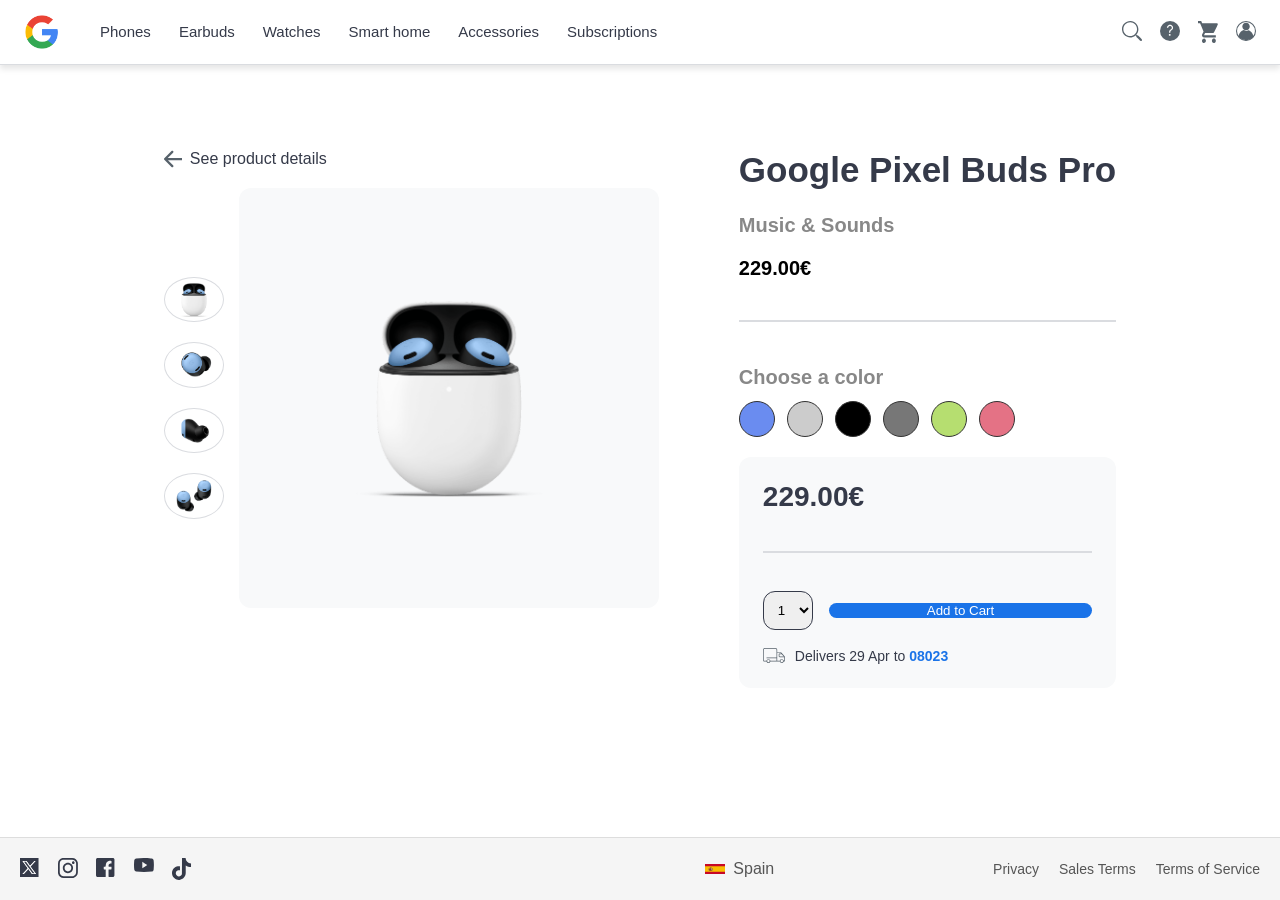
==== commit c7f7132d: "fix: correción html y css" ====
--- a/index.html
+++ b/index.html
@@ -11,7 +11,6 @@
 
 <body>
 
-</body>
 <header>
     <nav>
 
@@ -71,14 +70,14 @@
         <div class="product-gallery">
 
             <div class="thumbnails">
-                <img src="./images/earbuds/earbuds_01.png" alt="earbuds">
-                <img src="./images/earbuds/earbuds_02.png" alt="earbuds">
-                <img src="./images/earbuds/earbuds_03.png" alt="earbuds">
-                <img src="./images/earbuds/earbuds_04.png" alt="earbuds">
+                <img src="./images/earbuds/earbuds_01.png" data-image="./images/earbuds/earbuds_01.png" alt="earbuds">
+                    <img src="./images/earbuds/earbuds_02.png" data-image="./images/earbuds/earbuds_02.png" alt="earbuds">
+                    <img src="./images/earbuds/earbuds_03.png" data-image="./images/earbuds/earbuds_03.png" alt="earbuds">
+                    <img src="./images/earbuds/earbuds_04.png" data-image="./images/earbuds/earbuds_04.png" alt="earbuds">
             </div>
 
             <div class="main-image">
-                <img src="./images/earbuds/earbuds_01.png" class="con-borde">
+                <img id="main-product-image" src="./images/earbuds/earbuds_01.png" class="con-borde">
             </div>
 
         </div>
@@ -173,5 +172,6 @@
         </div>
     </div>
 </footer>
-
+<script src="script.js"></script>
+</body>
 </html>
--- a/style.css
+++ b/style.css
@@ -6,7 +6,7 @@
   box-sizing:border-box;
 }
 
-/*VARIABLES*/
+
 :root{
 --white:#FFFFFF;
 --gray-light:#F8F9FA;/*gris claro*/
@@ -33,36 +33,34 @@
     display: block;
 }
 
-/*HeaderDebby*/
  
 header{
     border-bottom: 1px solid var(--border-color);
-    box-shadow: 0 4px 6px rgba(0, 0, 0, 0.1);/*ponemos la sombra 0 no se mueve a los lados, 4px se mueve hacia abajo, 6px difuminado y color*/
-}
-
-/*los enlaces y el logo, entran dentro de .nav*/
+    box-shadow: 0 4px 6px rgba(0, 0, 0, 0.1);/
+}
+
+
 nav{
-    display: flex;/*coloca los elementos uno al lado del otro*/
-    align-items: center;/*los elementos se centran*/
-    justify-content: space-between;/*los colocamos de extremo a extremo*/
-    padding: 12px 20px;/*12 px se separa de arriba y abajo 20px los separamos de los lados*/
+    display: flex;
+    align-items: center;
+    justify-content: space-between;
+    padding: 12px 20px;
 }
 
 nav img{
-    width: 36px;/*tamaño del logo*/
-}
-
-
-/*menu oculto en el móvil*/
+    width: 36px;
+}
+
+
 .menu {
     display: none;
-    list-style: none;/*quitamos los puntos de los enlaces*/
+    list-style: none;
 } 
 
 .menu a{
-    text-decoration: none;/*quita el subrayado de los enlaces*/
-    color: var(--text-dark);/*cambia el color azul al color que se ha pedido*/
-    font-size: 15px;/*tamaño de letra*/
+    text-decoration: none;
+    color: var(--text-dark);
+    font-size: 15px;
     transition: color 0.2s ease;
 }
 
@@ -73,27 +71,19 @@
 .icons{
     display: flex;
     list-style: none;
-    gap: 18px;/*separación entre ellos*/
+    gap: 18px;
 }
 
 .icons img{
-    width: 20px;/*tamaño de los iconos de carrito, etc.*/
-}
-
-
-
-
-/*MAIN CONTENEDOR adaptado a MOBILE*/
+    width: 20px;
+}
 
 main{
     display: flex;
-    flex-direction: column;/*dividimos el espacio para las dos secciones*/
-    gap: 30px;/*los separamos entre ellos*/
-    padding: 20px;/*separación lateral*/
-}
-
-
-/*GALERIA*/
+    flex-direction: column;
+    gap: 30px;
+    padding: 20px;
+}
 
 .arrow{
     display: flex;
@@ -113,18 +103,16 @@
 .product-gallery{
     display: flex;
     gap: 15px;
-    /*align-items: center;alinea las imagenes veticalmente respecto a la imagen central*/
+    
 }
 
 .thumbnails{
     display: none;
-    /*flex-direction: column;
-    gap: 20px;*/
 }
   
 .thumbnails img{
-    width: 60px;/*tamaño de las imagenes*/
-    border-radius: 50%;/*redondeamos las imagenes*/
+    width: 60px;
+    border-radius: 50%;
     border: 1px solid var(--text-dark);
 }
 
@@ -147,7 +135,7 @@
 .main-image img {
  width: 80%;
  height: 280px;
-  object-fit: contain;/*reproduce el cuadro gris grande*/
+  object-fit: contain;
 }
 
 
@@ -162,7 +150,7 @@
 .product-info h1{
     font-size: 35px;
     font-weight: bold;
-    color: var(--text-dark);/*gris oscuro*/
+    color: var(--text-dark);
 }
 
  .product-info h2{
@@ -184,7 +172,6 @@
     margin: 20px 0;
 }
 
-/*COLORS*/
 
 .color-list{
     display: flex;
@@ -194,8 +181,8 @@
 
 
 .color{
-    width: 36px;/*ancho*/
-    height: 36px;/*alto*/
+    width: 36px;
+    height: 36px;
     border-radius: 50%;
     border: 1px solid #333;
 }
@@ -208,16 +195,13 @@
 .pink{background:#e47285;}
 
 
-/*PURCHASE*/
-
 .purchase{
-    background: var(--gray-light);/*usamos la variable creada en :root*/
+    background: var(--gray-light);
     padding:24px;
     border-radius:var(--border-radius);
     display:flex;
     flex-direction:column;
     gap:18px;
-   /* margin-top: 20px;*/
 }
 
 .purchase-controls{
@@ -244,14 +228,11 @@
     background:var(--primary);
     color: white;
 
-    border: none;/*quitamos el borde del recuadro*/
+    border: none;/
     padding: 14px;
-    border-radius: var(--border-radius);/*redondeamos el boton*/
-    font-weight: 500;
-    cursor: pointer;/*cambiamos la flecaha de indicación por una mano*/
-}
-
-/*DELIVERY*/
+    border-radius: var(--border-radius);
+    cursor: pointer;
+}
 
 .delivery{
     display: flex;
@@ -273,8 +254,6 @@
     color:var(--primary);
 }     
 
-
-/* FOOTER, distribución de los elementos del footer*/
 
 footer{  
   margin-top:auto;
@@ -290,19 +269,16 @@
 }
 
 
-/*redes sociales*/
 .social{
   display:flex;
-  list-style:none;/*quita los puntos de los enlaces*/
-  gap:18px;/*espacio entre ellos*/
-  
+  list-style:none;
+  gap:18px; 
 }
 
 .social img{
   width: 20px;
 }
 
-/*bandera y país*/
 .country{
   display: flex;
   align-items: center;
@@ -314,14 +290,13 @@
   width: 20px;
 }
 
-/*enlaces legales*/
 .legal{
   display: flex;
   flex-direction: column;
   gap: 8px;
 }
 .legal a{
-  text-decoration:none;/*quita el subrayado de los enlaces*/
+  text-decoration:none;
   color:#555;
   font-size: 14px;
  
@@ -333,11 +308,6 @@
 
 
 
-
-
-
-
-/*MEDIA QUERIE TABLET*/
 @media (min-width:768px){
 
 
@@ -381,16 +351,12 @@
 height:420px;
 }
 
-
-
-}
-
-
-
-/*MEDIA QUERIE DESKTOP*/
+}
+
+
 @media (min-width:1024px){
 
-/*media query desktop ya tienes gap:80px, pero conviene asegurar alineación.*/
+
 main{
 flex-direction:row;
 gap:80px;
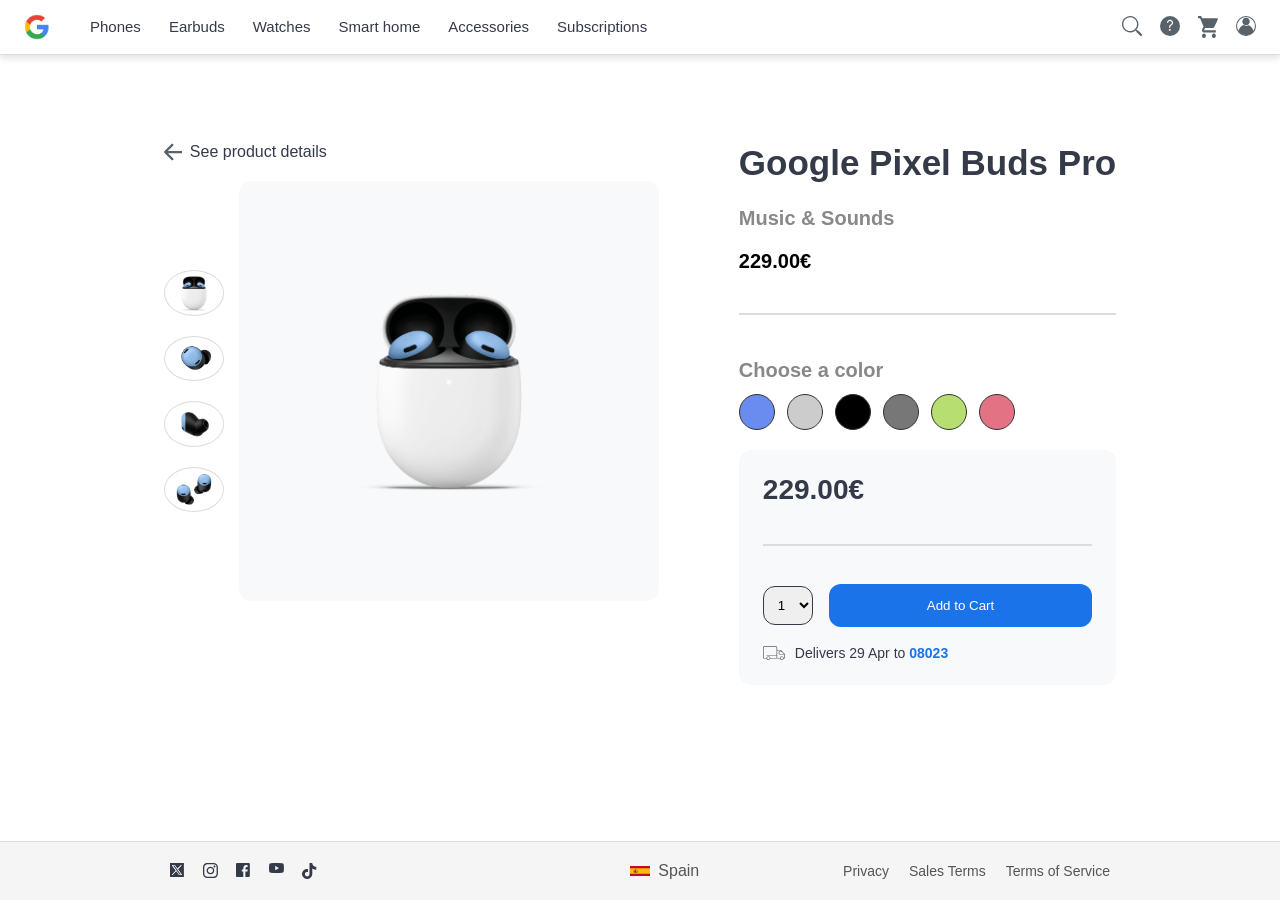
==== commit ee90274e: "refactor: reorganize folders, fix CSS errors and update asset routes" ====
--- a/index.html
+++ b/index.html
@@ -4,9 +4,8 @@
 <head>
     <meta name="viewport" content="width=device-width, initial-scale=1.0">
     <meta charset="UTF-8">
-    <meta name="viewport" content="width=device-width, initial-scale=1.0">
     <title>Google Store</title>
-    <link rel="stylesheet" href="./style.css">
+    <link rel="stylesheet" href="styles/style.css">
 </head>
 
 <body>
@@ -14,7 +13,7 @@
 <header>
     <nav>
 
-        <img src="./images/google-logo.png" alt="Google Store Logo">
+        <img src="assets/images/google-logo.png" alt="Google Store Logo">
 
         <ul class="menu">
             <li>
@@ -24,7 +23,7 @@
                 <a href="./products.html" class="active">Earbuds</a>
             </li>
             <li>
-                <a href="./products.html" class="active">Watches</a>
+                <a href="views/smartwatch.html" class="active">Watches</a>
             </li>
             <li>
                 <a href="./products.html" class="active">Smart home</a>
@@ -40,16 +39,16 @@
 
         <ul class="icons">
             <li>
-                <img src="./images/icons/Search.svg" alt="Search">
+                <img src="assets/images/icons/Search.svg" alt="Search">
             </li>
             <li>
-                <img src="./images/icons/Help.svg" alt="Help">
+                <img src="assets/images/icons/Help.svg" alt="Help">
             </li>
             <li>
-                <img src="./images/icons/Cart.svg" alt="Cart">
+                <img src="assets/images/icons/Cart.svg" alt="Cart">
             </li>
             <li>
-                <img src="./images/icons/Avatar.svg" alt="Avatar">
+                <img src="assets/images/icons/Avatar.svg" alt="Avatar">
 
             </li>
         </ul>
@@ -62,7 +61,7 @@
 
         <div class="arrow">
             <a href="#" class="back-link">
-                <img src="./images/icons/Arrow.svg" alt="Back">
+                <img src="assets/images/icons/Arrow.svg" alt="Back">
             </a>
             <p>See product details</p>
         </div>
@@ -70,14 +69,14 @@
         <div class="product-gallery">
 
             <div class="thumbnails">
-                <img src="./images/earbuds/earbuds_01.png" data-image="./images/earbuds/earbuds_01.png" alt="earbuds">
-                    <img src="./images/earbuds/earbuds_02.png" data-image="./images/earbuds/earbuds_02.png" alt="earbuds">
-                    <img src="./images/earbuds/earbuds_03.png" data-image="./images/earbuds/earbuds_03.png" alt="earbuds">
-                    <img src="./images/earbuds/earbuds_04.png" data-image="./images/earbuds/earbuds_04.png" alt="earbuds">
+                <img src="assets/images/earbuds/earbuds_01.png" data-image="assets/images/earbuds/earbuds_01.png" alt="earbuds">
+                    <img src="assets/images/earbuds/earbuds_02.png" data-image="assets/images/earbuds/earbuds_02.png" alt="earbuds">
+                    <img src="assets/images/earbuds/earbuds_03.png" data-image="assets/images/earbuds/earbuds_03.png" alt="earbuds">
+                    <img src="assets/images/earbuds/earbuds_04.png" data-image="assets/images/earbuds/earbuds_04.png" alt="earbuds">
             </div>
 
             <div class="main-image">
-                <img id="main-product-image" src="./images/earbuds/earbuds_01.png" class="con-borde">
+                <img id="main-product-image" src="assets/images/earbuds/earbuds_01.png" alt="Google" class="con-borde">
             </div>
 
         </div>
@@ -129,7 +128,7 @@
 
 
             <div class="delivery">
-                <img src="./images/icons/Delivery.svg">
+                <img src="assets/images/icons/Delivery.svg" alt="Delivery">
                 <p>Delivers 29 Apr to <strong>08023</strong></p>
             </div>
 
@@ -144,24 +143,24 @@
 
         <ul class="social">
             <li>
-                <a href="#"><img src="./images/icons/SM-x.svg" alt="X"></a>
+                <a href="#"><img src="assets/images/icons/SM-x.svg" alt="X"></a>
             </li>
             <li>
-                <a href="#"><img src="./images/icons/SM-instagram.svg" alt="instagram"></a>
+                <a href="#"><img src="assets/images/icons/SM-instagram.svg" alt="instagram"></a>
             </li>
             <li>
-                <a href="#"><img src="./images/icons/SM-facebook.svg" alt="facebook"></a>
+                <a href="#"><img src="assets/images/icons/SM-facebook.svg" alt="facebook"></a>
             </li>
             <li>
-                <a href="#"><img src="./images/icons/SM-youtube.svg" alt="youtube"></a>
+                <a href="#"><img src="assets/images/icons/SM-youtube.svg" alt="youtube"></a>
             </li>
             <li>
-                <a href="#"><img src="./images/icons/SM-tiktok.svg" alt="tiktok"></a>
+                <a href="#"><img src="assets/images/icons/SM-tiktok.svg" alt="tiktok"></a>
             </li>
         </ul>
 
         <div class="country">
-            <img src="./images/icons/Spain.svg" alt="Spain">
+            <img src="assets/images/icons/Spain.svg" alt="Spain">
             <p>Spain</p>
         </div>
 
@@ -172,6 +171,6 @@
         </div>
     </div>
 </footer>
-<script src="script.js"></script>
+<script src="scripts/script.js"></script>
 </body>
 </html>
--- a/styles/style.css
+++ b/styles/style.css
@@ -0,0 +1,409 @@
+/*RESET*/
+
+ *{
+  margin:0;
+  padding:0;
+  box-sizing:border-box;
+}
+
+
+:root{
+--white:#FFFFFF;
+--gray-light:#F8F9FA;/*gris claro*/
+--text-dark:#353A49;
+--primary:#1A73E8;/*azul claro*/
+
+--border-radius:12px;
+
+--font-main:'Inter', sans-serif;
+
+--border-color:#dadce0;
+--footer-bg:#f5f5f5;
+}
+
+body{
+  font-family: var(--font-main);
+  display: flex;
+  flex-direction: column;
+  min-height: 100vh;
+}
+
+img{
+    max-width: 100%;
+    display: block;
+}
+
+ 
+header{
+    border-bottom: 1px solid var(--border-color);
+    box-shadow: 0 4px 6px rgba(0, 0, 0, 0.1);
+}
+
+
+nav{
+    display: flex;
+    align-items: center;
+    justify-content: space-between;
+    padding: 12px 20px;
+}
+
+nav img{
+    width: 26px;
+}
+
+
+.menu {
+    display: none;
+    list-style: none;
+} 
+
+.menu a{
+    text-decoration: none;
+    color: var(--text-dark);
+    font-size: 15px;
+    transition: color 0.2s ease;
+}
+
+.menu a:hover{
+    color: var(--primary);
+}
+
+.icons{
+    display: flex;
+    list-style: none;
+    gap: 18px;
+}
+
+.icons img{
+    width: 20px;
+}
+
+main{
+    display: flex;
+    flex-direction: column;
+    gap: 30px;
+    padding: 20px;
+}
+
+.arrow{
+    display: flex;
+    align-items: center;
+    gap: 8px;
+    margin-bottom: 20px;
+}
+
+.arrow img{
+    width: 18px;
+}
+
+.arrow p{
+    color: var(--text-dark);
+}
+
+.product-gallery{
+    display: flex;
+    gap: 15px;
+    
+}
+
+.thumbnails{
+    display: none;
+}
+  
+.thumbnails img{
+    width: 60px;
+    border-radius: 50%;
+    border: 1px solid var(--text-dark);
+}
+
+.thumbnails img:hover{
+    border-color: var(--text-dark);
+    color: pointer;
+}
+
+
+.main-image{
+  background-color: var(--gray-light);
+  border-radius: var(--border-radius);
+  height: 280px;
+
+  display: flex;
+  justify-content: center;
+  align-items: center;
+}
+
+.main-image img {
+ width: 80%;
+ height: 280px;
+  object-fit: contain;
+}
+
+
+/*PRODUCT INFO*/
+ 
+ .product-info{
+    display: flex;
+    flex-direction: column;
+    gap: 20px;
+ }
+
+.product-info h1{
+    font-size: 35px;
+    font-weight: bold;
+    color: var(--text-dark);
+}
+
+ .product-info h2{
+    color: #888;
+    font-size:20px;
+    margin-top: 4px;
+ }
+ 
+.price{
+    font-size: 20px;
+    font-weight: 600; 
+} 
+
+ 
+
+hr {
+    border: none;
+    border-top: solid 2px var(--border-color);
+    margin: 20px 0;
+}
+
+
+.color-list{
+    display: flex;
+    gap: 12px;
+    margin-top: 12px;
+}
+
+
+.color{
+    width: 36px;
+    height: 36px;
+    border-radius: 50%;
+    border: 1px solid #333;
+}
+
+.blue{background:#6a8cf0;}
+.gray{background:#ccc;}
+.black{background:#000;}
+.white{background:#777;}
+.green{background:#b6de70;}
+.pink{background:#e47285;}
+
+
+.purchase{
+    background: var(--gray-light);
+    padding:24px;
+    border-radius:var(--border-radius);
+    display:flex;
+    flex-direction:column;
+    gap:18px;
+}
+
+.purchase-controls{
+    display: flex;
+    flex-direction: column;
+    gap: 16px;
+}
+
+.price-big{
+color: var(--text-dark);
+font-size:28px;
+font-weight:600;
+}
+
+.quantity{
+    width: 100%;
+    padding: 10px;
+    border-radius: var(--border-radius);
+    border: 1px solid var(--text-dark); 
+}
+
+
+button{
+    background:var(--primary);
+    color: white;
+
+    border: none;
+    padding: 14px;
+    border-radius: var(--border-radius);
+    cursor: pointer;
+}
+
+.delivery{
+    display: flex;
+    gap: 10px;
+    align-items: center;
+    font-size: 14px;
+}
+
+.delivery img{
+    width: 22px;
+}
+
+.delivery p{
+    color: var(--text-dark);
+}
+
+ 
+strong{
+    color:var(--primary);
+}     
+
+
+footer{  
+  margin-top:auto;
+  border-top:1px solid #ddd;
+  background:var(--footer-bg);
+  padding: 20px;
+}
+.footer-container{
+  display: flex;
+  flex-direction: column;
+  align-items: center;
+  gap: 20px;
+
+  margin-left: 150px;
+}
+
+
+.social{
+  display:flex;
+  list-style:none;
+  gap:18px;
+}
+
+.social img{
+  width: 15px;
+}
+
+.country{
+  display: flex;
+  align-items: center;
+  gap: 8px;
+  color: #555;
+ 
+}
+.country img{
+  width: 20px;
+}
+
+.legal{
+  display: flex;
+  flex-direction: column;
+  gap: 8px;
+  margin-right: 150px;
+}
+.legal a{
+  text-decoration:none;
+  color:#555;
+  font-size: 14px;
+ 
+}
+.legal a:hover{
+  text-decoration: underline;
+}
+
+
+
+
+@media (min-width:768px){
+
+
+nav{
+    padding: 14px 24px;
+}
+
+.menu{
+    display: flex;
+    gap: 28px;
+    margin-left: 40px;
+}
+
+.icons{
+    margin-left: auto;
+}
+
+main{
+max-width:1100px;
+margin:auto;
+}
+
+.product-gallery{
+    align-items: center;
+}
+
+.thumbnails{
+display:flex;
+flex-direction: column;
+gap: 20px;
+}
+
+.thumbnails img{
+    width: 60px;
+    border-radius: 50%;
+    border: 1px solid var(--border-color);
+}
+
+.main-image{
+width:420px;
+height:420px;
+}
+
+}
+
+
+@media (min-width:1024px){
+
+
+main{
+flex-direction:row;
+gap:80px;
+align-items: flex-start;
+}
+
+.product-info{
+max-width:420px;
+}
+
+.purchase .quantity{
+    width: 50px;
+}
+
+.purchase-controls{
+    flex-direction: row;
+    align-items: center;  
+}
+
+.quantity{
+    width: 90px;
+}
+
+button{
+    flex: 1;
+}
+
+
+.footer-container{
+    flex-direction: row;
+    align-items: center;
+ }
+
+.social{
+    flex: 1;
+}
+
+.country{
+    flex: 1;
+    justify-content: center;
+}
+
+.legal{
+    flex-direction: row;
+    gap: 20px;
+}
+}
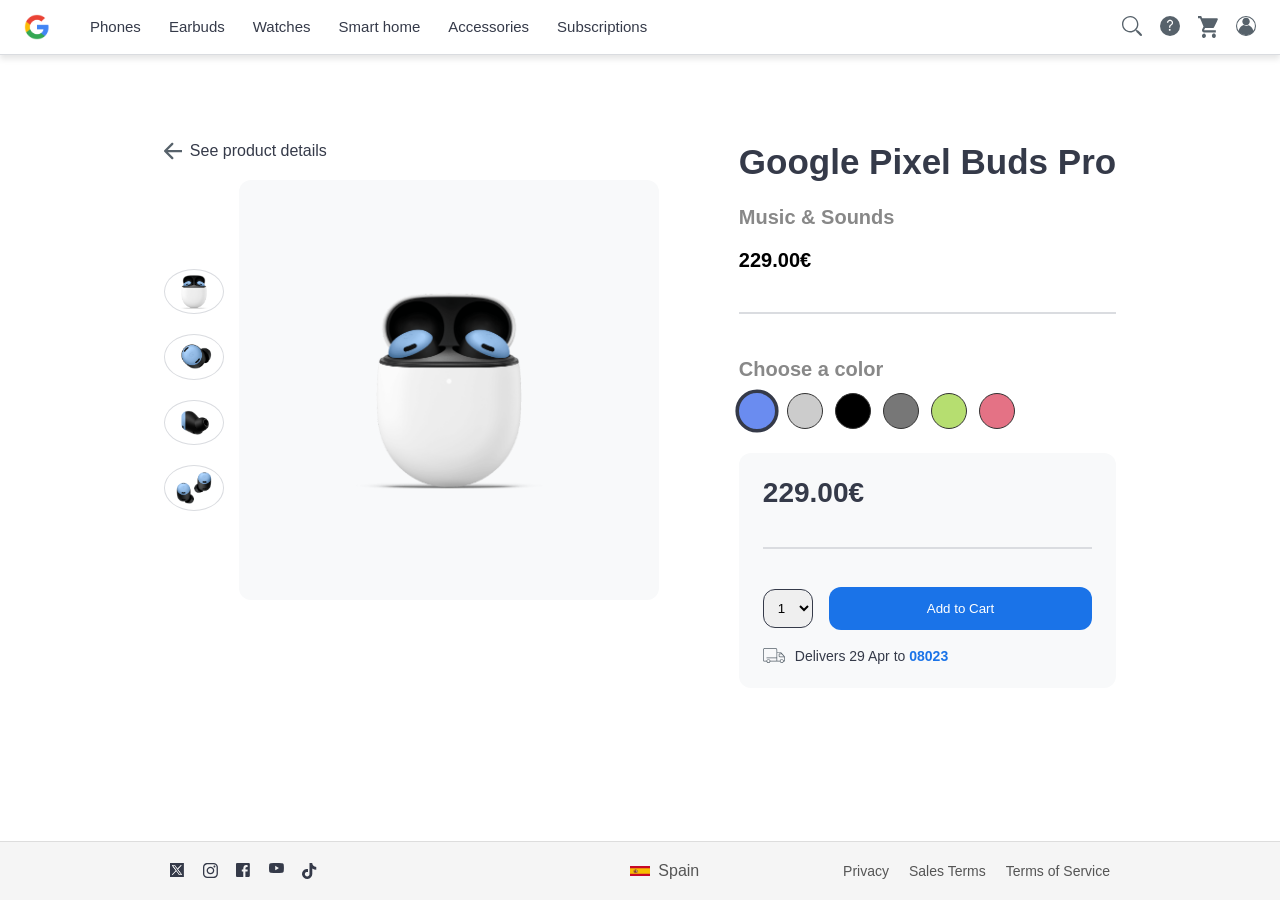
==== commit 0bf6d640: "feat: add color selector with radio inputs" ====
--- a/index.html
+++ b/index.html
@@ -10,167 +10,197 @@
 
 <body>
 
-<header>
-    <nav>
-
-        <img src="assets/images/google-logo.png" alt="Google Store Logo">
-
-        <ul class="menu">
-            <li>
-                <a href="./products.html" class="active">Phones</a>
-            </li>
-            <li>
-                <a href="./products.html" class="active">Earbuds</a>
-            </li>
-            <li>
-                <a href="views/smartwatch.html" class="active">Watches</a>
-            </li>
-            <li>
-                <a href="./products.html" class="active">Smart home</a>
-            </li>
-            <li>
-                <a href="./products.html" class="active">Accessories</a>
-            </li>
-            <li>
-                <a href="./products.html" class="active">Subscriptions</a>
-            </li>
-        </ul>
-
-
-        <ul class="icons">
-            <li>
-                <img src="assets/images/icons/Search.svg" alt="Search">
-            </li>
-            <li>
-                <img src="assets/images/icons/Help.svg" alt="Help">
-            </li>
-            <li>
-                <img src="assets/images/icons/Cart.svg" alt="Cart">
-            </li>
-            <li>
-                <img src="assets/images/icons/Avatar.svg" alt="Avatar">
-
-            </li>
-        </ul>
-    </nav>
-</header>
-
-
-<main>
-    <section class="gallery">
-
-        <div class="arrow">
-            <a href="#" class="back-link">
-                <img src="assets/images/icons/Arrow.svg" alt="Back">
-            </a>
-            <p>See product details</p>
+    <header>
+        <nav>
+
+            <img src="assets/images/google-logo.png" alt="Google Store Logo">
+
+            <ul class="menu">
+                <li>
+                    <a href="./products.html" class="active">Phones</a>
+                </li>
+                <li>
+                    <a href="./products.html" class="active">Earbuds</a>
+                </li>
+                <li>
+                    <a href="views/smartwatch.html" class="active">Watches</a>
+                </li>
+                <li>
+                    <a href="./products.html" class="active">Smart home</a>
+                </li>
+                <li>
+                    <a href="./products.html" class="active">Accessories</a>
+                </li>
+                <li>
+                    <a href="./products.html" class="active">Subscriptions</a>
+                </li>
+            </ul>
+
+
+            <ul class="icons">
+                <li>
+                    <img src="assets/images/icons/Search.svg" alt="Search">
+                </li>
+                <li>
+                    <img src="assets/images/icons/Help.svg" alt="Help">
+                </li>
+                <li>
+                    <img src="assets/images/icons/Cart.svg" alt="Cart">
+                </li>
+                <li>
+                    <img src="assets/images/icons/Avatar.svg" alt="Avatar">
+
+                </li>
+            </ul>
+        </nav>
+    </header>
+
+
+    <main>
+        <section class="gallery">
+
+            <div class="arrow">
+                <a href="#" class="back-link">
+                    <img src="assets/images/icons/Arrow.svg" alt="Back">
+                </a>
+                <p>See product details</p>
+            </div>
+
+            <div class="product-gallery">
+
+                <div class="thumbnails">
+                    <img src="assets/images/earbuds/earbuds_01.png" data-image="assets/images/earbuds/earbuds_01.png"
+                        alt="earbuds">
+                    <img src="assets/images/earbuds/earbuds_02.png" data-image="assets/images/earbuds/earbuds_02.png"
+                        alt="earbuds">
+                    <img src="assets/images/earbuds/earbuds_03.png" data-image="assets/images/earbuds/earbuds_03.png"
+                        alt="earbuds">
+                    <img src="assets/images/earbuds/earbuds_04.png" data-image="assets/images/earbuds/earbuds_04.png"
+                        alt="earbuds">
+                </div>
+
+                <div class="main-image">
+                    <img id="main-product-image" src="assets/images/earbuds/earbuds_01.png" alt="Google"
+                        class="con-borde">
+                </div>
+
+            </div>
+        </section>
+
+
+        <section class="product-info">
+
+            <h1>Google Pixel Buds Pro</h1>
+            <h2>Music & Sounds</h2>
+            <p class="price">229.00€</p>
+
+
+            <hr>
+
+            <div class="colors">
+
+                <h2>Choose a color</h2>
+
+                <div class="color-list">
+
+                    <label class="color-option">
+                        <input type="radio" name="color" value="blue" checked>
+                        <span class="color blue"></span>
+                    </label>
+
+                    <label class="color-option">
+                        <input type="radio" name="color" value="gray">
+                        <span class="color gray"></span>
+                    </label>
+
+                    <label class="color-option">
+                        <input type="radio" name="color" value="black">
+                        <span class="color black"></span>
+                    </label>
+
+                    <label class="color-option">
+                        <input type="radio" name="color" value="white">
+                        <span class="color white"></span>
+                    </label>
+
+                    <label class="color-option">
+                        <input type="radio" name="color" value="green">
+                        <span class="color green"></span>
+                    </label>
+
+                    <label class="color-option">
+                        <input type="radio" name="color" value="pink">
+                        <span class="color pink"></span>
+                    </label>
+                </div>
+
+            </div>
+
+
+            <div class="purchase">
+
+                <p class="price-big">229.00€</p>
+
+                <hr>
+
+                <div class="purchase-controls">
+
+                    <select class="quantity">
+                        <option>1</option>
+                        <option>2</option>
+                        <option>3</option>
+                        <option>4</option>
+                    </select>
+
+                    <button>Add to Cart</button>
+                </div>
+
+
+                <div class="delivery">
+                    <img src="assets/images/icons/Delivery.svg" alt="Delivery">
+                    <p>Delivers 29 Apr to <strong>08023</strong></p>
+                </div>
+
+            </div>
+        </section>
+
+    </main>
+
+
+    <footer>
+        <div class="footer-container">
+
+            <ul class="social">
+                <li>
+                    <a href="#"><img src="assets/images/icons/SM-x.svg" alt="X"></a>
+                </li>
+                <li>
+                    <a href="#"><img src="assets/images/icons/SM-instagram.svg" alt="instagram"></a>
+                </li>
+                <li>
+                    <a href="#"><img src="assets/images/icons/SM-facebook.svg" alt="facebook"></a>
+                </li>
+                <li>
+                    <a href="#"><img src="assets/images/icons/SM-youtube.svg" alt="youtube"></a>
+                </li>
+                <li>
+                    <a href="#"><img src="assets/images/icons/SM-tiktok.svg" alt="tiktok"></a>
+                </li>
+            </ul>
+
+            <div class="country">
+                <img src="assets/images/icons/Spain.svg" alt="Spain">
+                <p>Spain</p>
+            </div>
+
+            <div class="legal">
+                <a href="#">Privacy</a>
+                <a href="#">Sales Terms</a>
+                <a href="#">Terms of Service</a>
+            </div>
         </div>
-
-        <div class="product-gallery">
-
-            <div class="thumbnails">
-                <img src="assets/images/earbuds/earbuds_01.png" data-image="assets/images/earbuds/earbuds_01.png" alt="earbuds">
-                    <img src="assets/images/earbuds/earbuds_02.png" data-image="assets/images/earbuds/earbuds_02.png" alt="earbuds">
-                    <img src="assets/images/earbuds/earbuds_03.png" data-image="assets/images/earbuds/earbuds_03.png" alt="earbuds">
-                    <img src="assets/images/earbuds/earbuds_04.png" data-image="assets/images/earbuds/earbuds_04.png" alt="earbuds">
-            </div>
-
-            <div class="main-image">
-                <img id="main-product-image" src="assets/images/earbuds/earbuds_01.png" alt="Google" class="con-borde">
-            </div>
-
-        </div>
-    </section>
-
-
-    <section class="product-info">
-
-        <h1>Google Pixel Buds Pro</h1>
-        <h2>Music & Sounds</h2>
-        <p class="price">229.00€</p>
-
-
-        <hr>
-
-        <div class="colors">
-
-            <h2>Choose a color</h2>
-
-            <div class="color-list">
-                <span class="color blue"></span>
-                <span class="color gray"></span>
-                <span class="color black"></span>
-                <span class="color white"></span>
-                <span class="color green"></span>
-                <span class="color pink"></span>
-            </div>
-
-        </div>
-
-
-        <div class="purchase">
-
-            <p class="price-big">229.00€</p>
-
-            <hr>
-
-            <div class="purchase-controls">
-
-                <select class="quantity">
-                    <option>1</option>
-                    <option>2</option>
-                    <option>3</option>
-                    <option>4</option>
-                </select>
-
-                <button>Add to Cart</button>
-            </div>
-
-
-            <div class="delivery">
-                <img src="assets/images/icons/Delivery.svg" alt="Delivery">
-                <p>Delivers 29 Apr to <strong>08023</strong></p>
-            </div>
-
-        </div>
-    </section>
-
-</main>
-
-
-<footer>
-    <div class="footer-container">
-
-        <ul class="social">
-            <li>
-                <a href="#"><img src="assets/images/icons/SM-x.svg" alt="X"></a>
-            </li>
-            <li>
-                <a href="#"><img src="assets/images/icons/SM-instagram.svg" alt="instagram"></a>
-            </li>
-            <li>
-                <a href="#"><img src="assets/images/icons/SM-facebook.svg" alt="facebook"></a>
-            </li>
-            <li>
-                <a href="#"><img src="assets/images/icons/SM-youtube.svg" alt="youtube"></a>
-            </li>
-            <li>
-                <a href="#"><img src="assets/images/icons/SM-tiktok.svg" alt="tiktok"></a>
-            </li>
-        </ul>
-
-        <div class="country">
-            <img src="assets/images/icons/Spain.svg" alt="Spain">
-            <p>Spain</p>
-        </div>
-
-        <div class="legal">
-            <a href="#">Privacy</a>
-            <a href="#">Sales Terms</a>
-            <a href="#">Terms of Service</a>
-        </div>
-    </div>
-</footer>
-<script src="scripts/script.js"></script>
+    </footer>
+    <script src="scripts/script.js"></script>
 </body>
+
 </html>
--- a/styles/style.css
+++ b/styles/style.css
@@ -181,10 +181,13 @@
 
 
 .color{
+    display: inline-block;
     width: 36px;
     height: 36px;
     border-radius: 50%;
     border: 1px solid #333;
+    cursor: pointer;
+    transition: transform 0.2 ease, border 0.2s ease;
 }
 
 .blue{background:#6a8cf0;}
@@ -193,6 +196,15 @@
 .white{background:#777;}
 .green{background:#b6de70;}
 .pink{background:#e47285;}
+
+.color-option input{
+    display: none;
+}
+
+.color-option input:checked + .color{
+    border: 3px solid var(--text-dark);
+    transform: scale(1.2);
+}
 
 
 .purchase{
@@ -234,6 +246,7 @@
     cursor: pointer;
 }
 
+
 .delivery{
     display: flex;
     gap: 10px;
